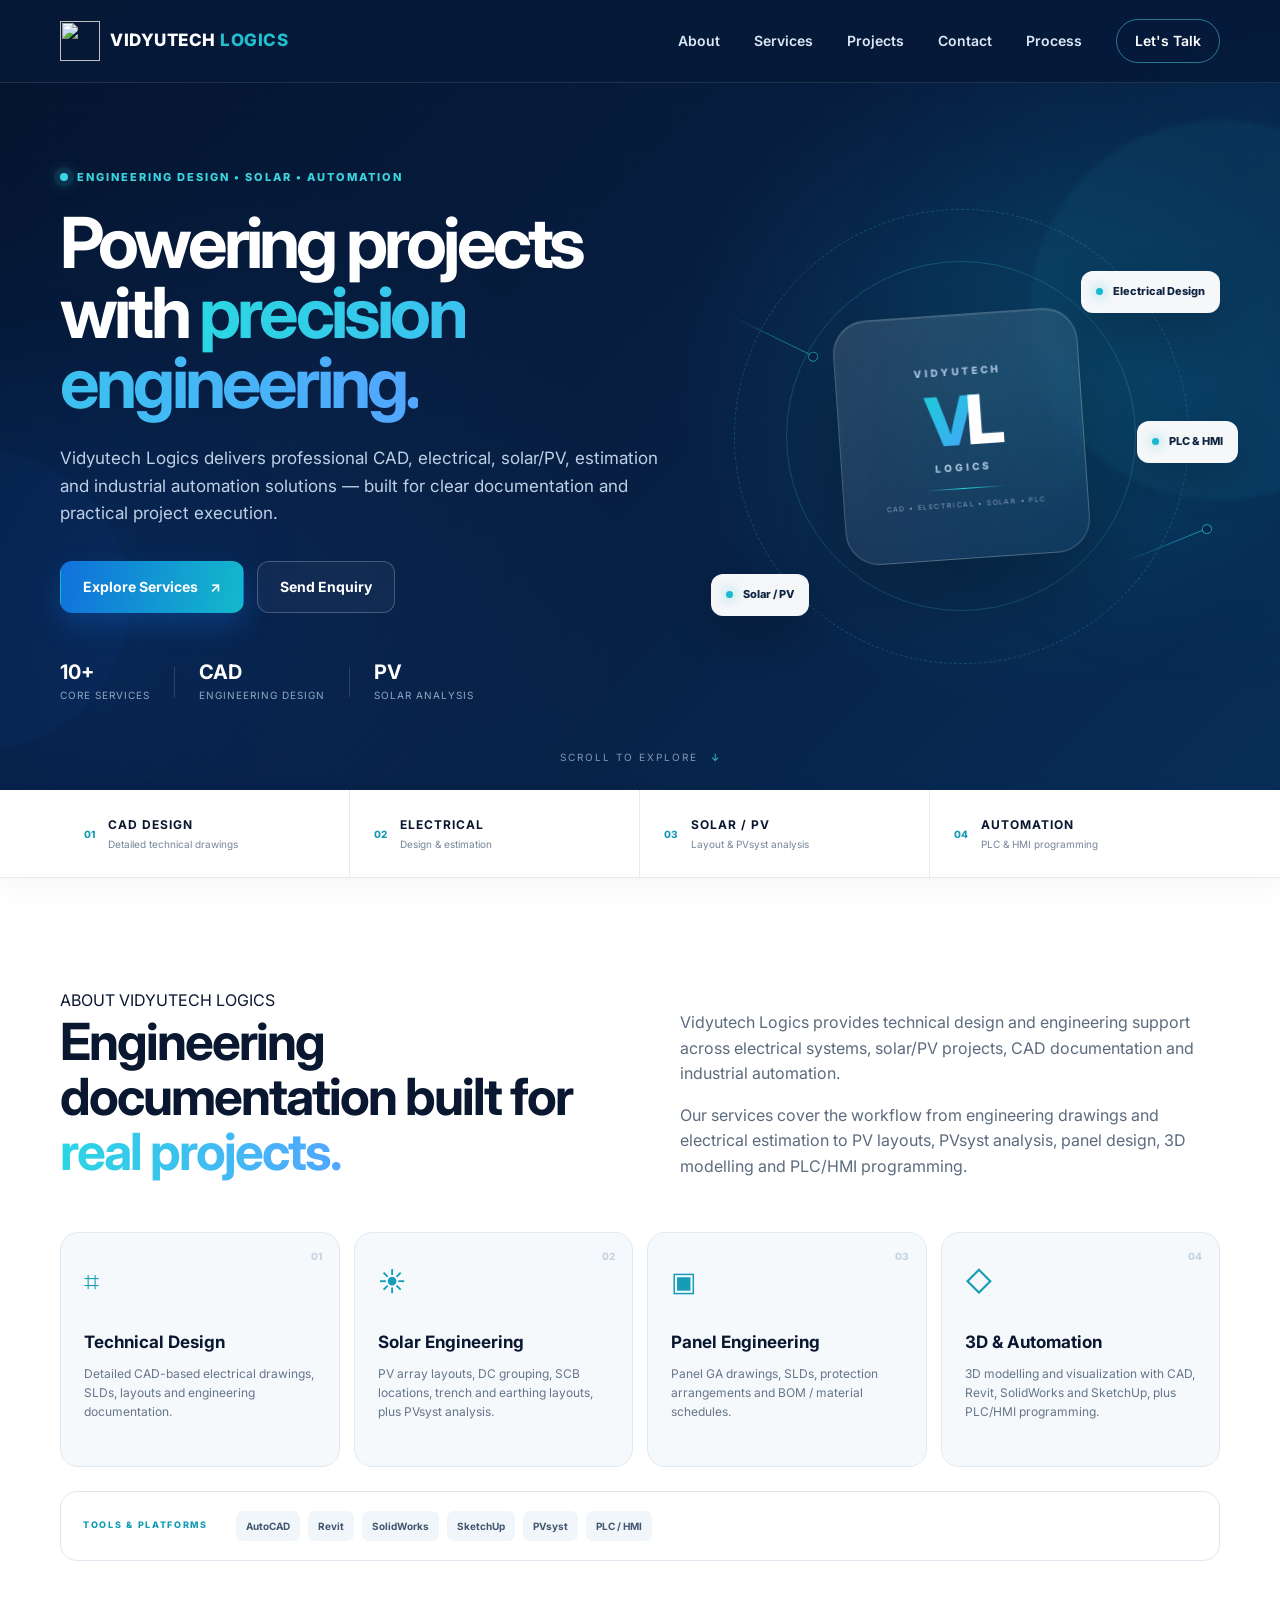
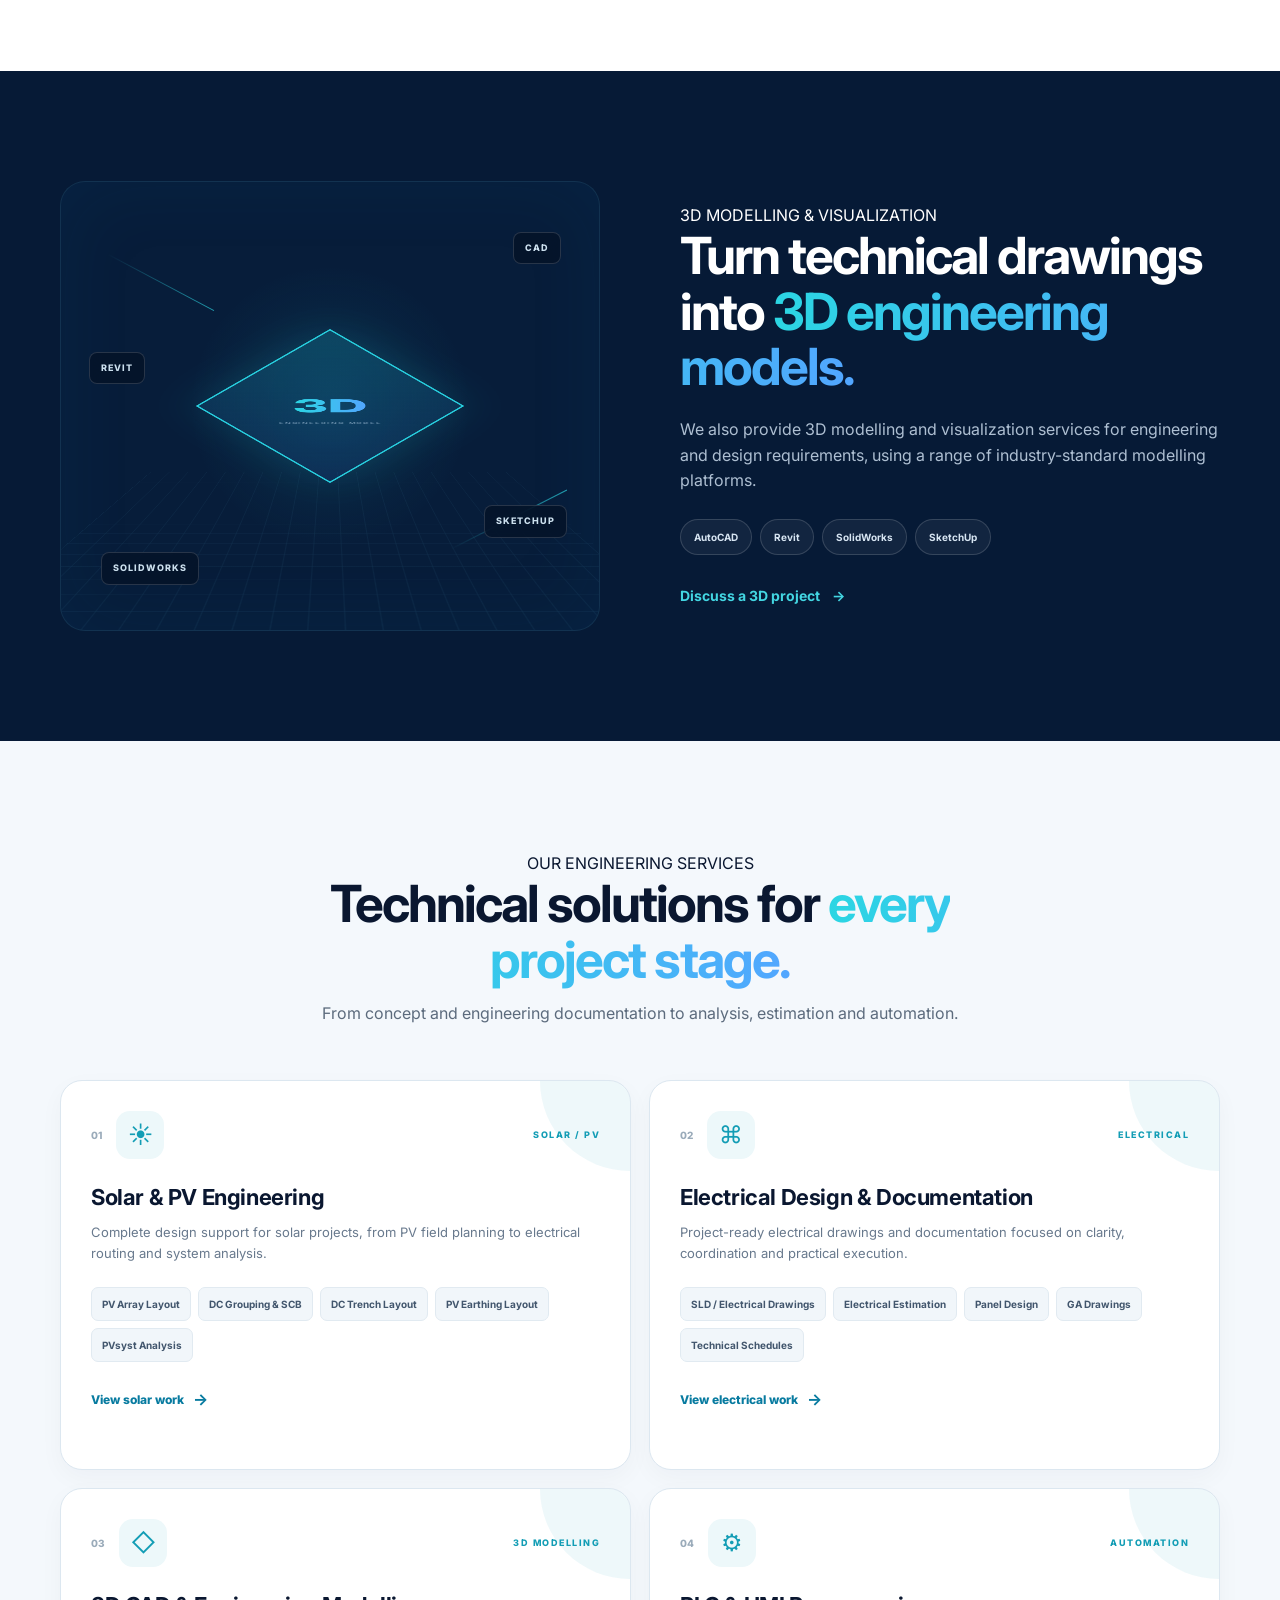
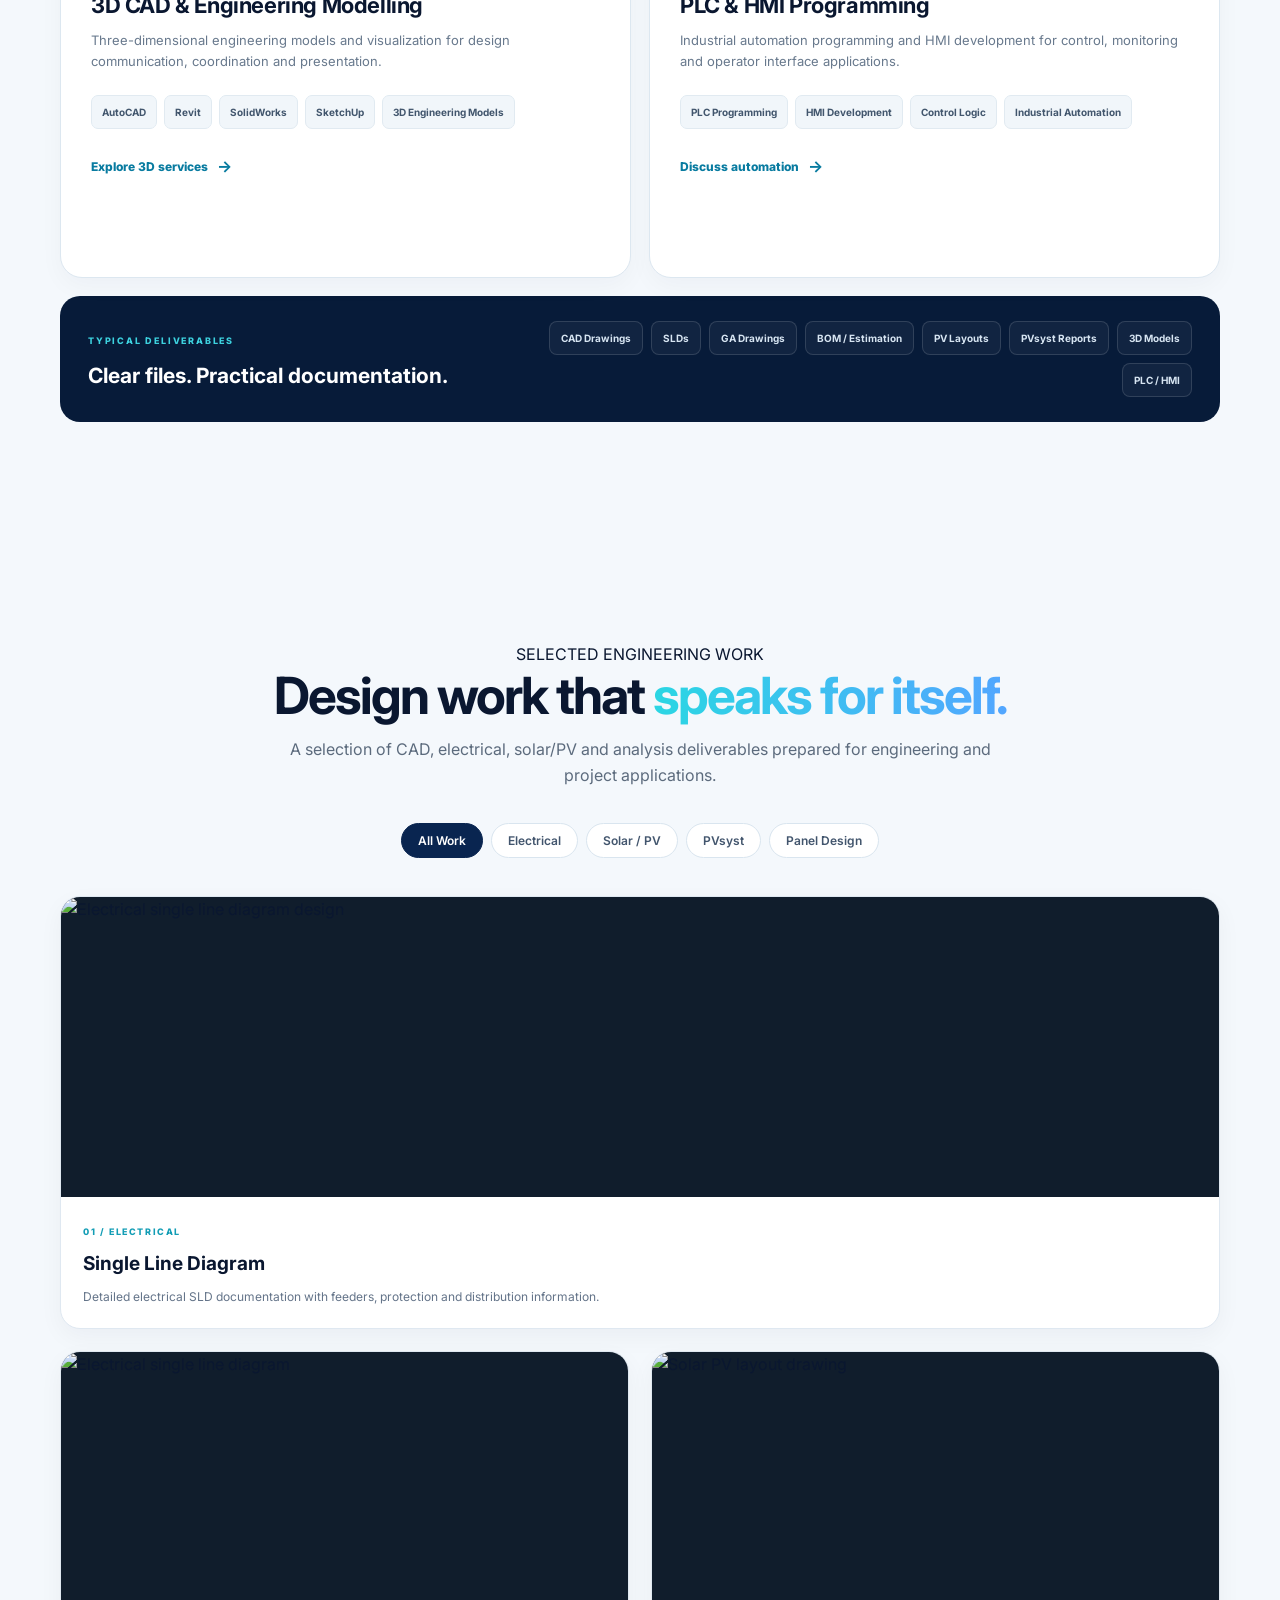
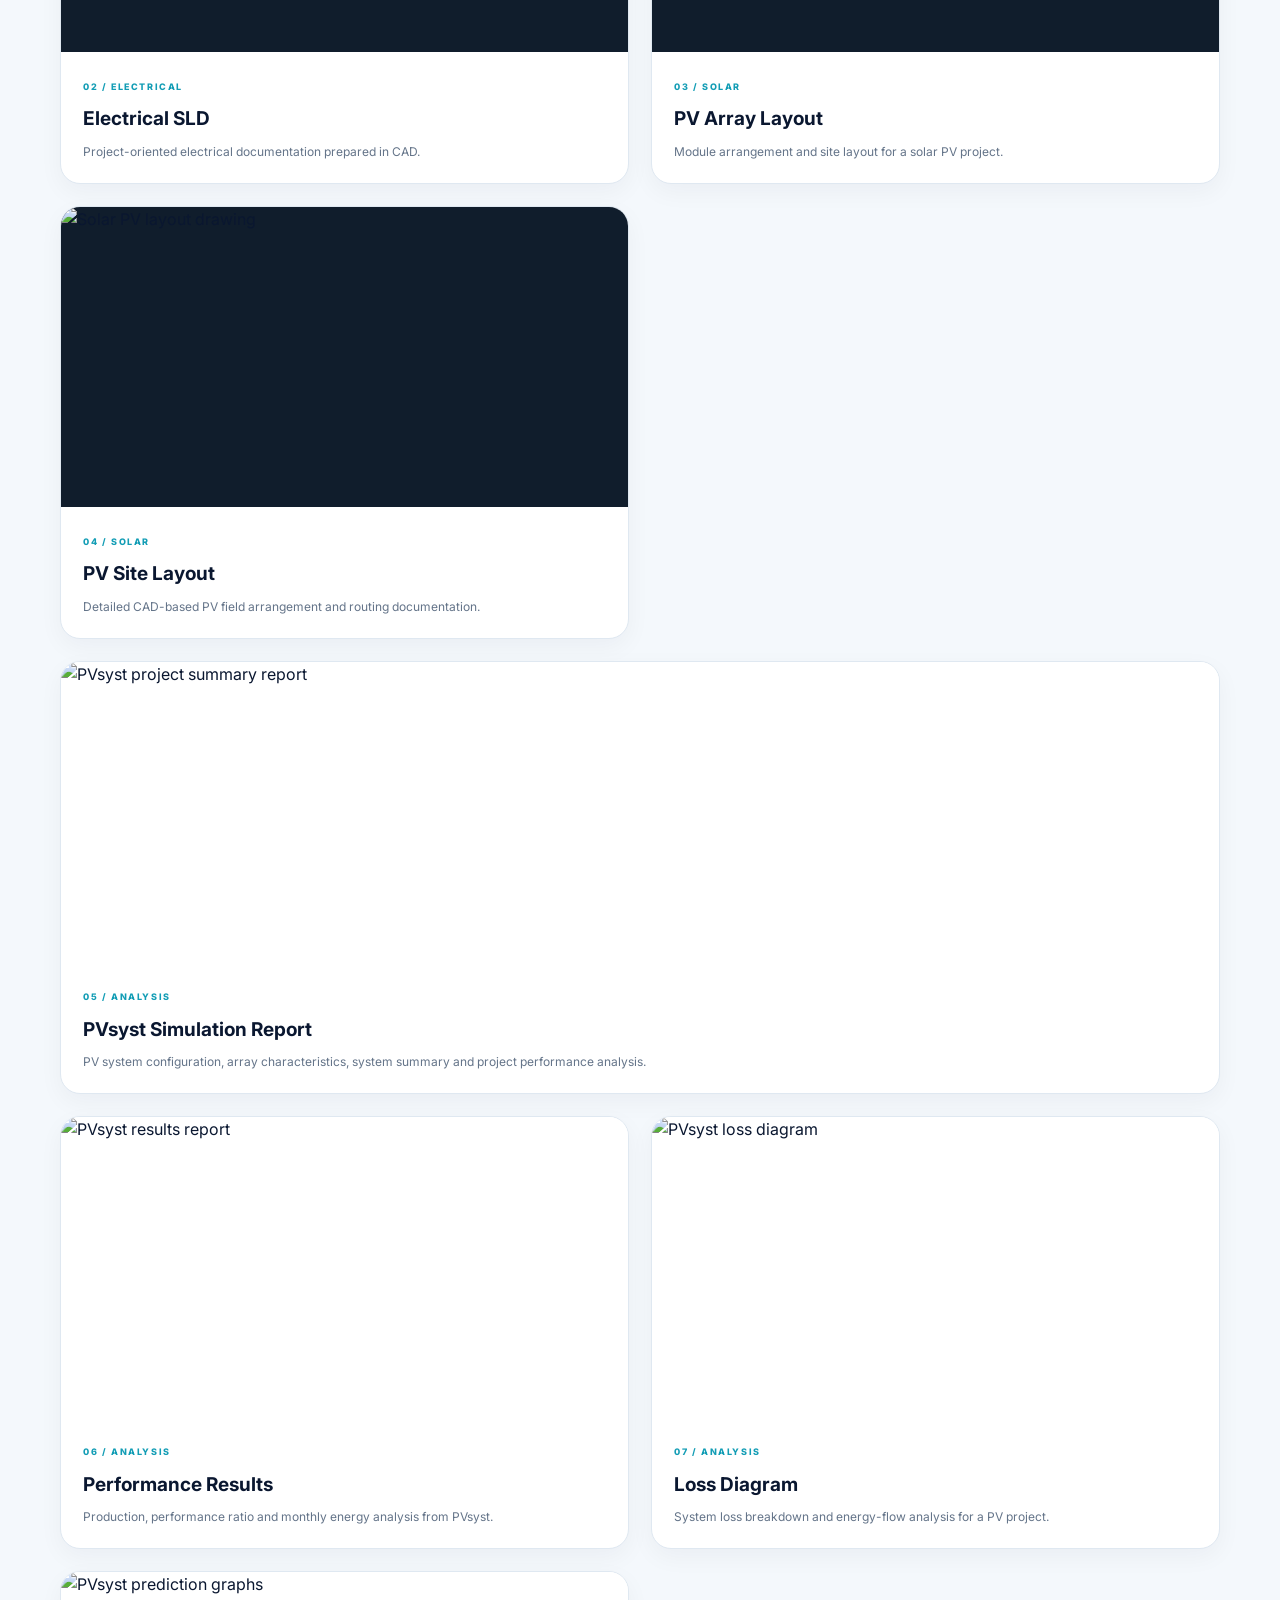
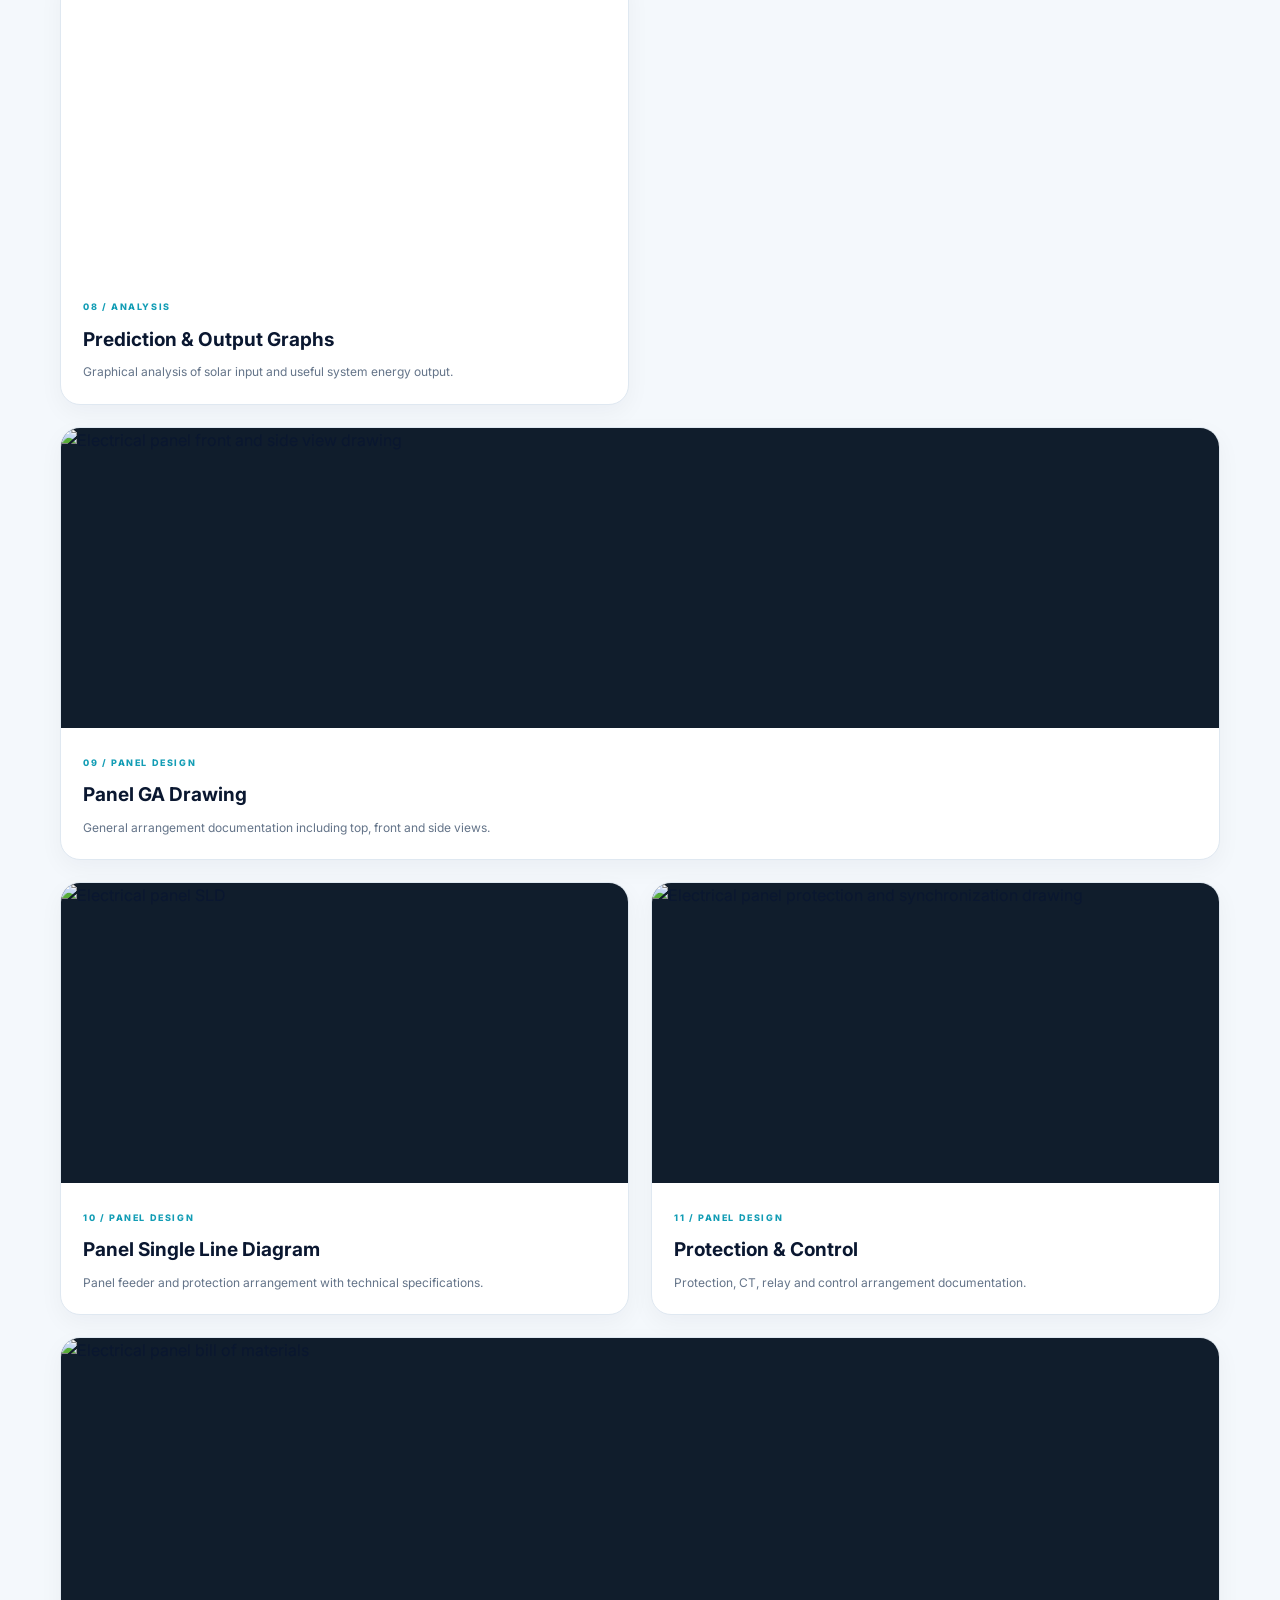
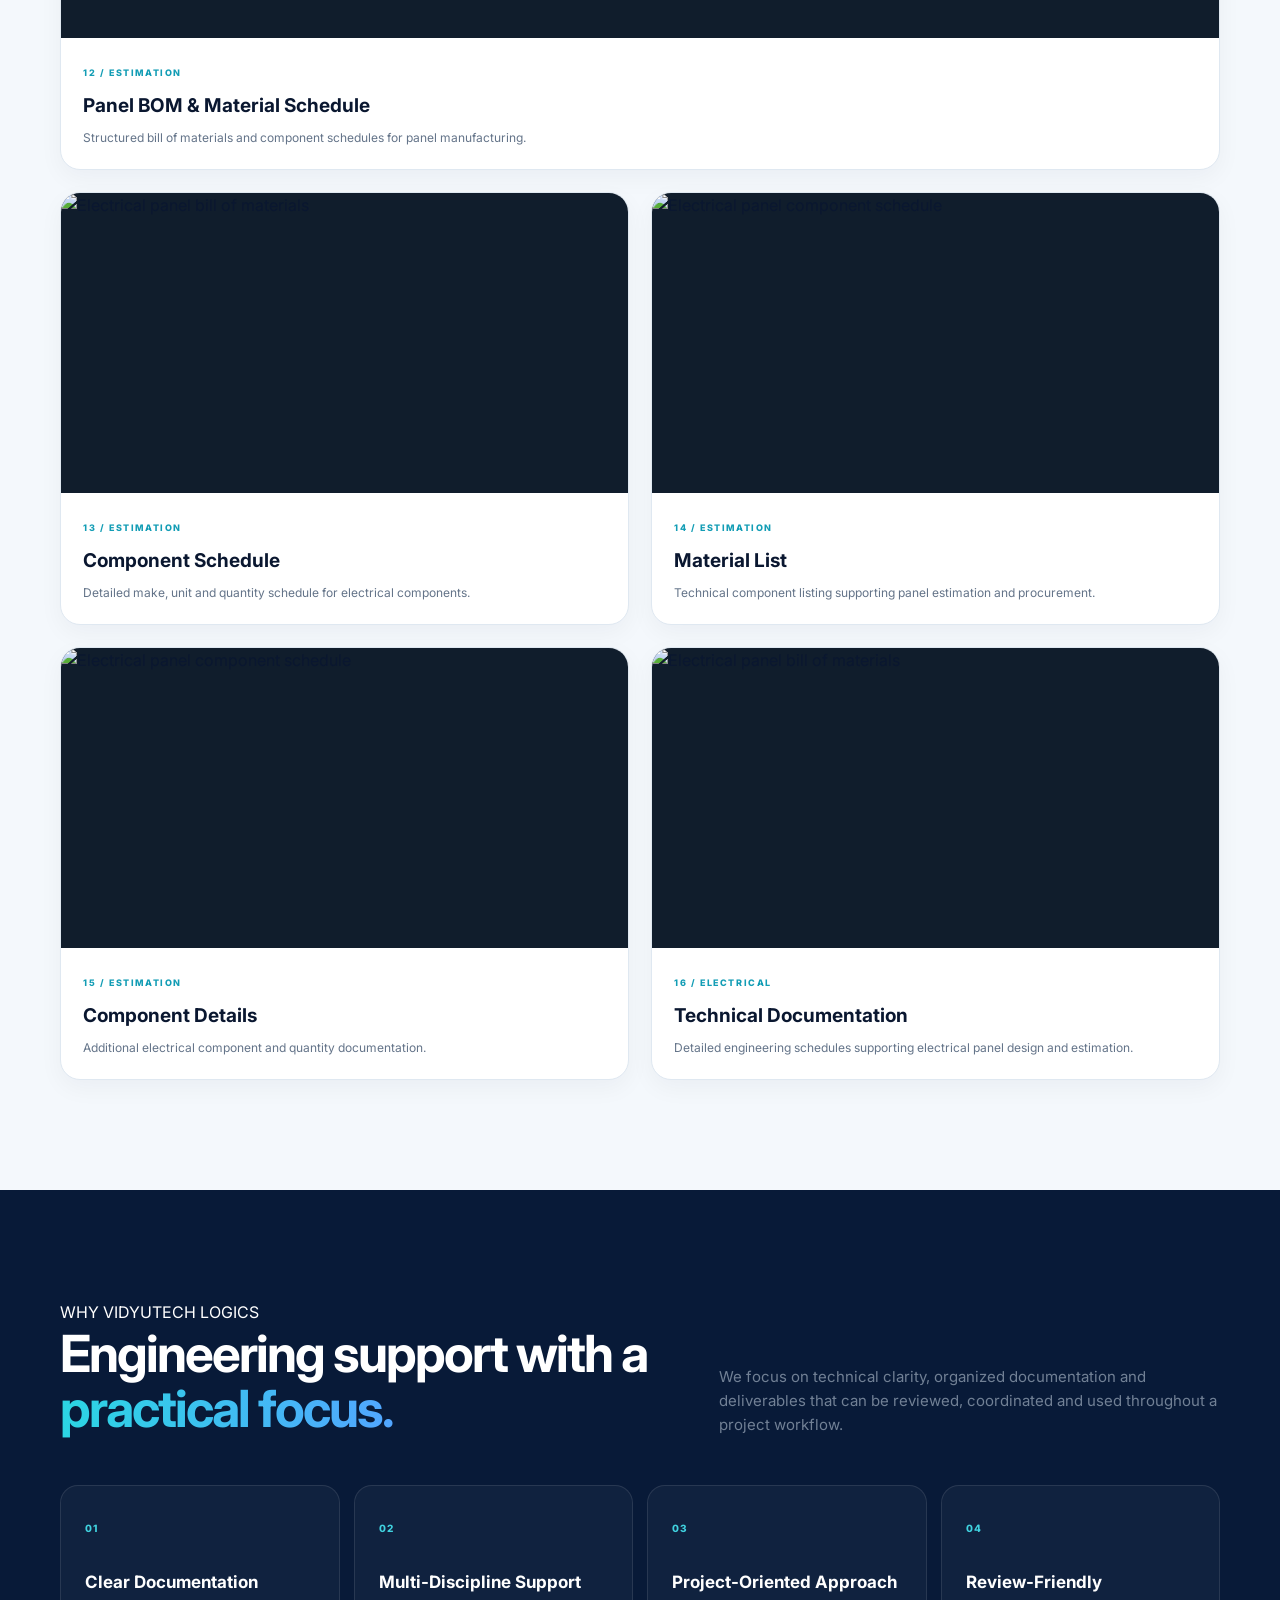
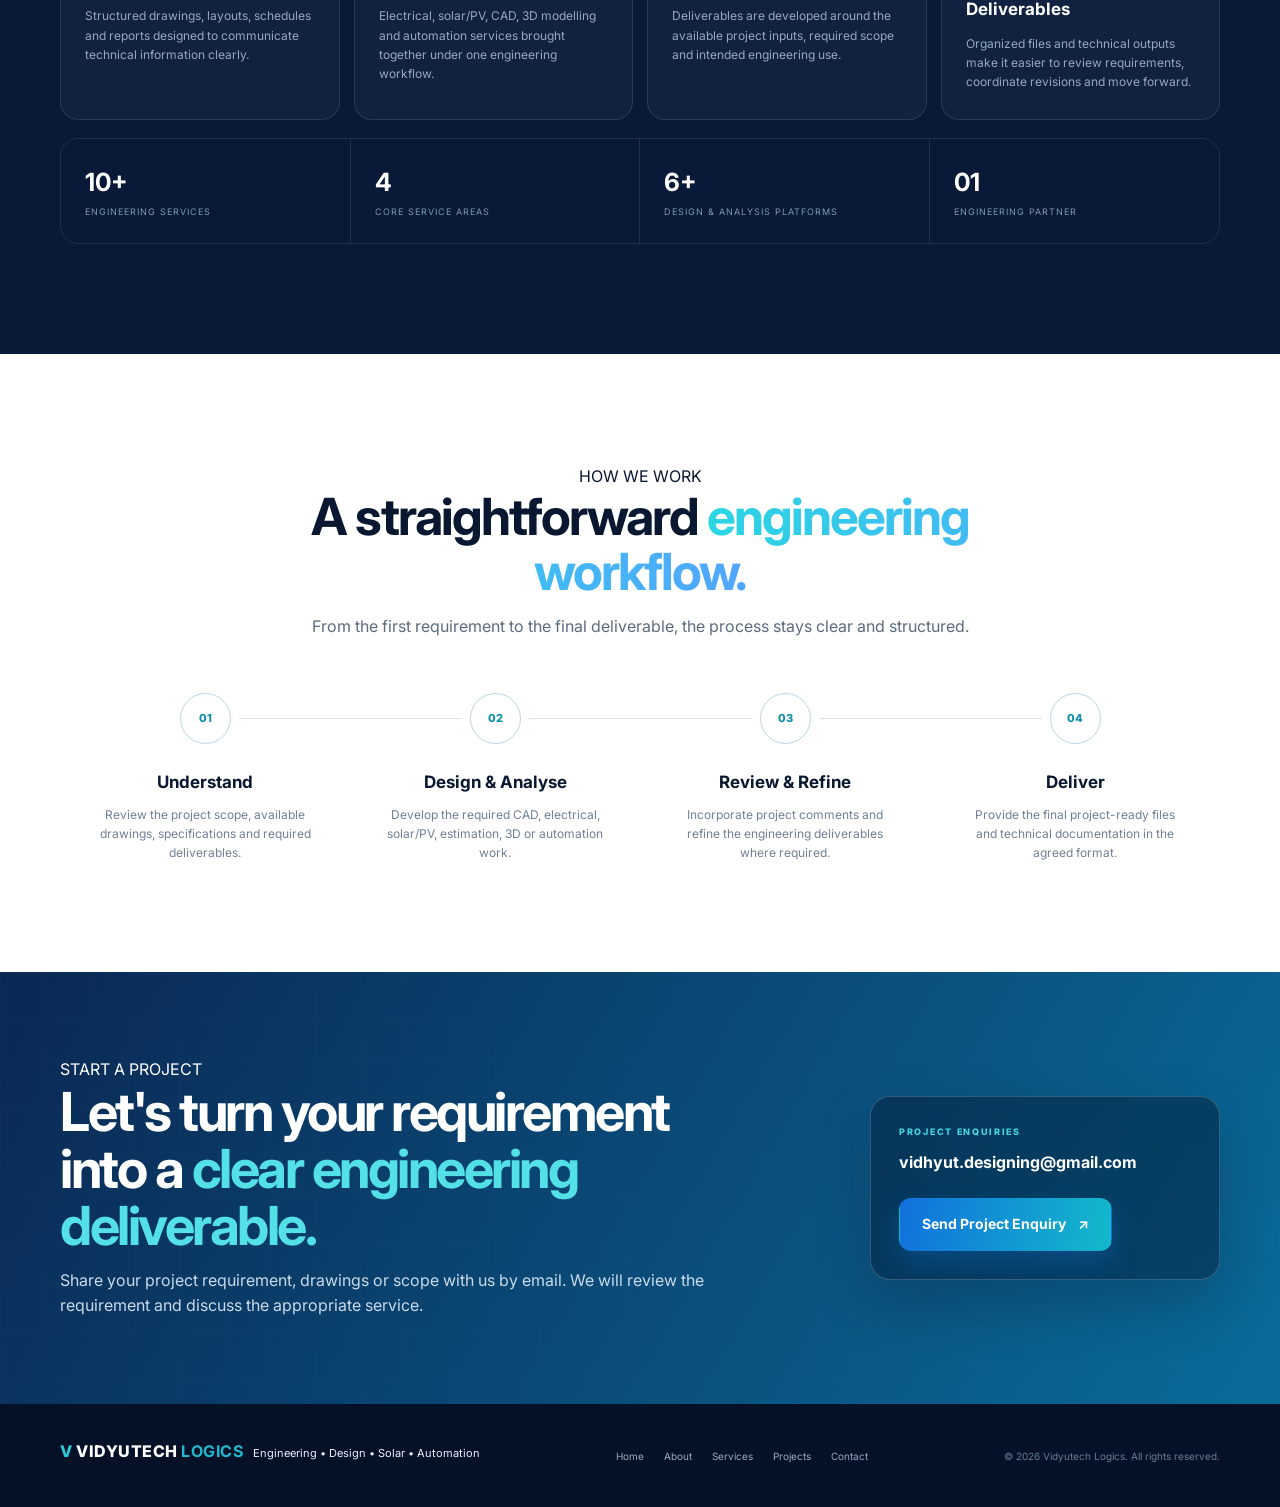
==== index.html @ 7c8f2ba7 "Add files via upload" ====
<!DOCTYPE html>
<html lang="en">
<head>
  <meta charset="UTF-8">
  <meta name="viewport" content="width=device-width, initial-scale=1.0">
  <meta name="description" content="Vidyutech Logics provides CAD design, electrical design, solar/PV engineering, PVsyst analysis, electrical estimation, panel design, 3D modelling, PLC and HMI programming.">
  <meta name="theme-color" content="#071a38">
  <meta name="robots" content="index, follow">
  <meta name="author" content="Vidyutech Logics">
  <meta name="keywords" content="CAD design, electrical design, solar design, PVsyst, electrical estimation, panel design, SLD, 3D modelling, Revit, SolidWorks, SketchUp, PLC, HMI">
  <meta property="og:type" content="website">
  <meta property="og:title" content="Vidyutech Logics | Electrical, Solar & CAD Engineering">
  <meta property="og:description" content="CAD, electrical, solar/PV, 3D modelling and industrial automation engineering services.">
  <meta property="og:image" content="assets/logo.png">
  <meta name="twitter:card" content="summary_large_image">
  <meta name="twitter:title" content="Vidyutech Logics | Engineering Design & Automation">
  <meta name="twitter:description" content="CAD, electrical, solar/PV, 3D modelling and automation engineering services.">
  <link rel="icon" type="image/png" href="assets/icon.png">
  <title>Vidyutech Logics | Electrical & Solar Engineering</title>
  <link rel="preconnect" href="https://fonts.googleapis.com">
  <link rel="preconnect" href="https://fonts.gstatic.com" crossorigin>
  <link rel="stylesheet" href="style.css">

  <script type="application/ld+json">
  {
    "@context": "https://schema.org",
    "@type": "ProfessionalService",
    "name": "Vidyutech Logics",
    "description": "CAD, electrical, solar/PV, 3D modelling and industrial automation engineering services.",
    "email": "vidhyut.designing@gmail.com",
    "serviceType": [
      "CAD Design",
      "Electrical Design",
      "Solar PV Engineering",
      "PVsyst Analysis",
      "Electrical Estimation",
      "Electrical Panel Design",
      "3D Modelling",
      "PLC Programming",
      "HMI Programming"
    ]
  }
  </script>

</head>
<body>
  <header class="site-header" id="top">
    <nav class="nav container">
      <a class="brand" href="#top" aria-label="Vidyutech Logics home">
        <img src="assets/icon.png" alt="" aria-hidden="true">
        <span>VIDYUTECH <b>LOGICS</b></span>
      </a>

      <button class="menu-toggle" aria-label="Open navigation" aria-expanded="false">
        <span></span><span></span><span></span>
      </button>

      <div class="nav-links">
        <a href="#about">About</a>
        <a href="#services">Services</a>
        <a href="#projects">Projects</a>
        <a href="#contact">Contact</a>
        <a href="#process">Process</a>
        <a href="#contact" class="nav-cta">Let's Talk</a>
      </div>
    </nav>
  </header>

  <main>
    <section class="hero">
      <div class="hero-grid"></div>
      <div class="hero-glow glow-a"></div>
      <div class="hero-glow glow-b"></div>

      <div class="container hero-content">
        <div class="hero-copy reveal">
          <div class="hero-kicker">
            <span class="pulse"></span>
            ENGINEERING DESIGN • SOLAR • AUTOMATION
          </div>
          <h1>Powering projects with <span>precision engineering.</span></h1>
          <p class="hero-text">
            Vidyutech Logics delivers professional CAD, electrical, solar/PV,
            estimation and industrial automation solutions — built for clear
            documentation and practical project execution.
          </p>

          <div class="hero-actions">
            <a class="btn btn-primary" href="#services">Explore Services <span>↗</span></a>
            <a class="btn btn-ghost" href="mailto:vidhyut.designing@gmail.com?subject=Project%20Enquiry%20-%20Vidyutech%20Logics">Send Enquiry</a>
          </div>

          <div class="hero-metrics">
            <div><strong>10+</strong><span>Core Services</span></div>
            <i></i>
            <div><strong>CAD</strong><span>Engineering Design</span></div>
            <i></i>
            <div><strong>PV</strong><span>Solar Analysis</span></div>
          </div>
        </div>

        <div class="hero-visual reveal">
          <div class="technical-ring ring-one"></div>
          <div class="technical-ring ring-two"></div>
          <div class="technical-ring ring-three"></div>

          <div class="technical-core">
            <div class="core-top">VIDYUTECH</div>
            <div class="core-mark">V<span>L</span></div>
            <div class="core-bottom">LOGICS</div>
            <div class="core-line"></div>
            <small>CAD • ELECTRICAL • SOLAR • PLC</small>
          </div>

          <div class="tech-node node-one"><span></span> Electrical Design</div>
          <div class="tech-node node-two"><span></span> Solar / PV</div>
          <div class="tech-node node-three"><span></span> PLC & HMI</div>

          <div class="circuit circuit-a"></div>
          <div class="circuit circuit-b"></div>
        </div>
      </div>

      <div class="scroll-note">SCROLL TO EXPLORE <span>↓</span></div>
    </section>

    <section class="pillars">
      <div class="container pillar-grid">
        <div><span>01</span><strong>CAD DESIGN</strong><small>Detailed technical drawings</small></div>
        <div><span>02</span><strong>ELECTRICAL</strong><small>Design & estimation</small></div>
        <div><span>03</span><strong>SOLAR / PV</strong><small>Layout & PVsyst analysis</small></div>
        <div><span>04</span><strong>AUTOMATION</strong><small>PLC & HMI programming</small></div>
      </div>
    </section>

    <section class="section about" id="about">
      <div class="container">
        <div class="about-top">
          <div class="section-heading reveal">
            <p class="eyebrow">ABOUT VIDYUTECH LOGICS</p>
            <h2>Engineering documentation built for <span>real projects.</span></h2>
          </div>
          <div class="about-copy reveal">
            <p>
              Vidyutech Logics provides technical design and engineering support
              across electrical systems, solar/PV projects, CAD documentation and
              industrial automation.
            </p>
            <p>
              Our services cover the workflow from engineering drawings and
              electrical estimation to PV layouts, PVsyst analysis, panel design,
              3D modelling and PLC/HMI programming.
            </p>
          </div>
        </div>

        <div class="about-cards">
          <div class="about-card reveal">
            <span class="about-card-no">01</span>
            <div class="about-card-icon">⌗</div>
            <h3>Technical Design</h3>
            <p>Detailed CAD-based electrical drawings, SLDs, layouts and engineering documentation.</p>
          </div>
          <div class="about-card reveal">
            <span class="about-card-no">02</span>
            <div class="about-card-icon">☀</div>
            <h3>Solar Engineering</h3>
            <p>PV array layouts, DC grouping, SCB locations, trench and earthing layouts, plus PVsyst analysis.</p>
          </div>
          <div class="about-card reveal">
            <span class="about-card-no">03</span>
            <div class="about-card-icon">▣</div>
            <h3>Panel Engineering</h3>
            <p>Panel GA drawings, SLDs, protection arrangements and BOM / material schedules.</p>
          </div>
          <div class="about-card reveal">
            <span class="about-card-no">04</span>
            <div class="about-card-icon">◇</div>
            <h3>3D & Automation</h3>
            <p>3D modelling and visualization with CAD, Revit, SolidWorks and SketchUp, plus PLC/HMI programming.</p>
          </div>
        </div>

        <div class="software-strip reveal">
          <div class="software-label">TOOLS & PLATFORMS</div>
          <div class="software-list">
            <span>AutoCAD</span>
            <span>Revit</span>
            <span>SolidWorks</span>
            <span>SketchUp</span>
            <span>PVsyst</span>
            <span>PLC / HMI</span>
          </div>
        </div>
      </div>
    </section>

    <section class="section modelling">
      <div class="container modelling-wrap">
        <div class="modelling-visual reveal">
          <div class="model-grid"></div>
          <div class="model-cube cube-main">
            <span>3D</span>
            <small>ENGINEERING MODEL</small>
          </div>
          <div class="model-line line-1"></div>
          <div class="model-line line-2"></div>
          <div class="model-label label-1">CAD</div>
          <div class="model-label label-2">REVIT</div>
          <div class="model-label label-3">SOLIDWORKS</div>
          <div class="model-label label-4">SKETCHUP</div>
        </div>

        <div class="modelling-copy reveal">
          <p class="eyebrow">3D MODELLING & VISUALIZATION</p>
          <h2>Turn technical drawings into <span>3D engineering models.</span></h2>
          <p>
            We also provide 3D modelling and visualization services for engineering
            and design requirements, using a range of industry-standard modelling
            platforms.
          </p>

          <div class="software-pills">
            <span>AutoCAD</span>
            <span>Revit</span>
            <span>SolidWorks</span>
            <span>SketchUp</span>
          </div>

          <a class="text-link" href="mailto:vidhyut.designing@gmail.com?subject=3D%20Modelling%20Enquiry%20-%20Vidyutech%20Logics">Discuss a 3D project <span>→</span></a>
        </div>
      </div>
    </section>

    <section class="section services" id="services">
      <div class="container">
        <div class="section-heading centered reveal">
          <p class="eyebrow">OUR ENGINEERING SERVICES</p>
          <h2>Technical solutions for <span>every project stage.</span></h2>
          <p>From concept and engineering documentation to analysis, estimation and automation.</p>
        </div>

        <div class="service-showcase">
          <article class="service-feature reveal">
            <div class="service-feature-head">
              <span class="service-index">01</span>
              <div class="service-big-icon">☀</div>
              <span class="service-tag">SOLAR / PV</span>
            </div>
            <h3>Solar & PV Engineering</h3>
            <p>Complete design support for solar projects, from PV field planning to electrical routing and system analysis.</p>
            <div class="service-items">
              <span>PV Array Layout</span>
              <span>DC Grouping & SCB</span>
              <span>DC Trench Layout</span>
              <span>PV Earthing Layout</span>
              <span>PVsyst Analysis</span>
            </div>
            <a href="#projects">View solar work <b>→</b></a>
          </article>

          <article class="service-feature reveal">
            <div class="service-feature-head">
              <span class="service-index">02</span>
              <div class="service-big-icon">⌘</div>
              <span class="service-tag">ELECTRICAL</span>
            </div>
            <h3>Electrical Design & Documentation</h3>
            <p>Project-ready electrical drawings and documentation focused on clarity, coordination and practical execution.</p>
            <div class="service-items">
              <span>SLD / Electrical Drawings</span>
              <span>Electrical Estimation</span>
              <span>Panel Design</span>
              <span>GA Drawings</span>
              <span>Technical Schedules</span>
            </div>
            <a href="#projects">View electrical work <b>→</b></a>
          </article>

          <article class="service-feature reveal">
            <div class="service-feature-head">
              <span class="service-index">03</span>
              <div class="service-big-icon">◇</div>
              <span class="service-tag">3D MODELLING</span>
            </div>
            <h3>3D CAD & Engineering Modelling</h3>
            <p>Three-dimensional engineering models and visualization for design communication, coordination and presentation.</p>
            <div class="service-items">
              <span>AutoCAD</span>
              <span>Revit</span>
              <span>SolidWorks</span>
              <span>SketchUp</span>
              <span>3D Engineering Models</span>
            </div>
            <a href="#top">Explore 3D services <b>→</b></a>
          </article>

          <article class="service-feature reveal">
            <div class="service-feature-head">
              <span class="service-index">04</span>
              <div class="service-big-icon">⚙</div>
              <span class="service-tag">AUTOMATION</span>
            </div>
            <h3>PLC & HMI Programming</h3>
            <p>Industrial automation programming and HMI development for control, monitoring and operator interface applications.</p>
            <div class="service-items">
              <span>PLC Programming</span>
              <span>HMI Development</span>
              <span>Control Logic</span>
              <span>Industrial Automation</span>
            </div>
            <a href="mailto:vidhyut.designing@gmail.com?subject=PLC%20%26%20HMI%20Enquiry%20-%20Vidyutech%20Logics">Discuss automation <b>→</b></a>
          </article>
        </div>

        <div class="service-deliverables reveal">
          <div>
            <span class="deliverable-label">TYPICAL DELIVERABLES</span>
            <h3>Clear files. Practical documentation.</h3>
          </div>
          <div class="deliverable-list">
            <span>CAD Drawings</span>
            <span>SLDs</span>
            <span>GA Drawings</span>
            <span>BOM / Estimation</span>
            <span>PV Layouts</span>
            <span>PVsyst Reports</span>
            <span>3D Models</span>
            <span>PLC / HMI</span>
          </div>
        </div>
      </div>
    </section>

    <section class="section portfolio" id="projects">
      <div class="container">
        <div class="section-heading centered reveal">
          <p class="eyebrow">SELECTED ENGINEERING WORK</p>
          <h2>Design work that <span>speaks for itself.</span></h2>
          <p>
            A selection of CAD, electrical, solar/PV and analysis deliverables prepared
            for engineering and project applications.
          </p>
        </div>

        <div class="portfolio-filters reveal">
          <button class="filter-btn active" data-filter="all">All Work</button>
          <button class="filter-btn" data-filter="electrical">Electrical</button>
          <button class="filter-btn" data-filter="solar">Solar / PV</button>
          <button class="filter-btn" data-filter="analysis">PVsyst</button>
          <button class="filter-btn" data-filter="panel">Panel Design</button>
        </div>

        <div class="portfolio-grid">
          <article class="project-card project-wide reveal" data-category="electrical">
            <div class="project-image"><img src="assets/portfolio/work-01.webp" alt="Electrical single line diagram design" loading="lazy"><div class="project-overlay"><span>Electrical Design</span><b>SLD / Electrical Drawing</b></div></div>
            <div class="project-info"><span>01 / ELECTRICAL</span><h3>Single Line Diagram</h3><p>Detailed electrical SLD documentation with feeders, protection and distribution information.</p></div>
          </article>

          <article class="project-card reveal" data-category="electrical">
            <div class="project-image"><img src="assets/portfolio/work-02.webp" alt="Electrical single line diagram" loading="lazy"><div class="project-overlay"><span>Electrical Design</span><b>SLD Documentation</b></div></div>
            <div class="project-info"><span>02 / ELECTRICAL</span><h3>Electrical SLD</h3><p>Project-oriented electrical documentation prepared in CAD.</p></div>
          </article>

          <article class="project-card reveal" data-category="solar">
            <div class="project-image"><img src="assets/portfolio/work-03.webp" alt="Solar PV layout drawing" loading="lazy"><div class="project-overlay"><span>Solar / PV</span><b>PV Layout</b></div></div>
            <div class="project-info"><span>03 / SOLAR</span><h3>PV Array Layout</h3><p>Module arrangement and site layout for a solar PV project.</p></div>
          </article>

          <article class="project-card reveal" data-category="solar">
            <div class="project-image"><img src="assets/portfolio/work-04.webp" alt="Solar PV layout drawing" loading="lazy"><div class="project-overlay"><span>Solar / PV</span><b>PV Layout</b></div></div>
            <div class="project-info"><span>04 / SOLAR</span><h3>PV Site Layout</h3><p>Detailed CAD-based PV field arrangement and routing documentation.</p></div>
          </article>

          <article class="project-card project-wide reveal" data-category="analysis">
            <div class="project-image light"><img src="assets/portfolio/work-05.webp" alt="PVsyst project summary report" loading="lazy"><div class="project-overlay"><span>PVsyst</span><b>Simulation Report</b></div></div>
            <div class="project-info"><span>05 / ANALYSIS</span><h3>PVsyst Simulation Report</h3><p>PV system configuration, array characteristics, system summary and project performance analysis.</p></div>
          </article>

          <article class="project-card reveal" data-category="analysis">
            <div class="project-image light"><img src="assets/portfolio/work-06.webp" alt="PVsyst results report" loading="lazy"><div class="project-overlay"><span>PVsyst</span><b>Performance Results</b></div></div>
            <div class="project-info"><span>06 / ANALYSIS</span><h3>Performance Results</h3><p>Production, performance ratio and monthly energy analysis from PVsyst.</p></div>
          </article>

          <article class="project-card reveal" data-category="analysis">
            <div class="project-image light"><img src="assets/portfolio/work-07.webp" alt="PVsyst loss diagram" loading="lazy"><div class="project-overlay"><span>PVsyst</span><b>Loss Analysis</b></div></div>
            <div class="project-info"><span>07 / ANALYSIS</span><h3>Loss Diagram</h3><p>System loss breakdown and energy-flow analysis for a PV project.</p></div>
          </article>

          <article class="project-card reveal" data-category="analysis">
            <div class="project-image light"><img src="assets/portfolio/work-08.webp" alt="PVsyst prediction graphs" loading="lazy"><div class="project-overlay"><span>PVsyst</span><b>Prediction Graphs</b></div></div>
            <div class="project-info"><span>08 / ANALYSIS</span><h3>Prediction & Output Graphs</h3><p>Graphical analysis of solar input and useful system energy output.</p></div>
          </article>

          <article class="project-card project-wide reveal" data-category="panel">
            <div class="project-image"><img src="assets/portfolio/work-09.webp" alt="Electrical panel front and side view drawing" loading="lazy"><div class="project-overlay"><span>Panel Design</span><b>GA Drawing</b></div></div>
            <div class="project-info"><span>09 / PANEL DESIGN</span><h3>Panel GA Drawing</h3><p>General arrangement documentation including top, front and side views.</p></div>
          </article>

          <article class="project-card reveal" data-category="panel">
            <div class="project-image"><img src="assets/portfolio/work-10.webp" alt="Electrical panel SLD" loading="lazy"><div class="project-overlay"><span>Panel Design</span><b>Panel SLD</b></div></div>
            <div class="project-info"><span>10 / PANEL DESIGN</span><h3>Panel Single Line Diagram</h3><p>Panel feeder and protection arrangement with technical specifications.</p></div>
          </article>

          <article class="project-card reveal" data-category="panel">
            <div class="project-image"><img src="assets/portfolio/work-11.webp" alt="Electrical panel protection and synchronization drawing" loading="lazy"><div class="project-overlay"><span>Panel Design</span><b>Protection & Control</b></div></div>
            <div class="project-info"><span>11 / PANEL DESIGN</span><h3>Protection & Control</h3><p>Protection, CT, relay and control arrangement documentation.</p></div>
          </article>

          <article class="project-card project-wide reveal" data-category="panel">
            <div class="project-image"><img src="assets/portfolio/work-12.webp" alt="Electrical panel bill of materials" loading="lazy"><div class="project-overlay"><span>Electrical Estimation</span><b>BOM / Material Schedule</b></div></div>
            <div class="project-info"><span>12 / ESTIMATION</span><h3>Panel BOM & Material Schedule</h3><p>Structured bill of materials and component schedules for panel manufacturing.</p></div>
          </article>

          <article class="project-card reveal" data-category="panel">
            <div class="project-image"><img src="assets/portfolio/work-13.webp" alt="Electrical panel bill of materials" loading="lazy"><div class="project-overlay"><span>Electrical Estimation</span><b>BOM</b></div></div>
            <div class="project-info"><span>13 / ESTIMATION</span><h3>Component Schedule</h3><p>Detailed make, unit and quantity schedule for electrical components.</p></div>
          </article>

          <article class="project-card reveal" data-category="panel">
            <div class="project-image"><img src="assets/portfolio/work-14.webp" alt="Electrical panel component schedule" loading="lazy"><div class="project-overlay"><span>Electrical Estimation</span><b>Material List</b></div></div>
            <div class="project-info"><span>14 / ESTIMATION</span><h3>Material List</h3><p>Technical component listing supporting panel estimation and procurement.</p></div>
          </article>

          <article class="project-card reveal" data-category="panel">
            <div class="project-image"><img src="assets/portfolio/work-15.webp" alt="Electrical panel component schedule" loading="lazy"><div class="project-overlay"><span>Electrical Estimation</span><b>Component List</b></div></div>
            <div class="project-info"><span>15 / ESTIMATION</span><h3>Component Details</h3><p>Additional electrical component and quantity documentation.</p></div>
          </article>

          <article class="project-card reveal" data-category="electrical">
            <div class="project-image"><img src="assets/portfolio/work-16.webp" alt="Electrical panel bill of materials" loading="lazy"><div class="project-overlay"><span>Electrical Design</span><b>Technical Schedule</b></div></div>
            <div class="project-info"><span>16 / ELECTRICAL</span><h3>Technical Documentation</h3><p>Detailed engineering schedules supporting electrical panel design and estimation.</p></div>
          </article>
        </div>
      </div>
    </section>

    <section class="section capabilities" id="why-us">
      <div class="container">
        <div class="why-head">
          <div class="section-heading reveal">
            <p class="eyebrow">WHY VIDYUTECH LOGICS</p>
            <h2>Engineering support with a <span>practical focus.</span></h2>
          </div>
          <p class="why-intro reveal">
            We focus on technical clarity, organized documentation and deliverables
            that can be reviewed, coordinated and used throughout a project workflow.
          </p>
        </div>

        <div class="why-grid">
          <div class="why-card reveal">
            <span>01</span>
            <h3>Clear Documentation</h3>
            <p>Structured drawings, layouts, schedules and reports designed to communicate technical information clearly.</p>
          </div>
          <div class="why-card reveal">
            <span>02</span>
            <h3>Multi-Discipline Support</h3>
            <p>Electrical, solar/PV, CAD, 3D modelling and automation services brought together under one engineering workflow.</p>
          </div>
          <div class="why-card reveal">
            <span>03</span>
            <h3>Project-Oriented Approach</h3>
            <p>Deliverables are developed around the available project inputs, required scope and intended engineering use.</p>
          </div>
          <div class="why-card reveal">
            <span>04</span>
            <h3>Review-Friendly Deliverables</h3>
            <p>Organized files and technical outputs make it easier to review requirements, coordinate revisions and move forward.</p>
          </div>
        </div>

        <div class="why-bottom reveal">
          <div class="why-stat"><strong>10+</strong><span>Engineering Services</span></div>
          <div class="why-stat"><strong>4</strong><span>Core Service Areas</span></div>
          <div class="why-stat"><strong>6+</strong><span>Design & Analysis Platforms</span></div>
          <div class="why-stat"><strong>01</strong><span>Engineering Partner</span></div>
        </div>
      </div>
    </section>

    <section class="section process" id="process">
      <div class="container">
        <div class="section-heading centered reveal">
          <p class="eyebrow">HOW WE WORK</p>
          <h2>A straightforward <span>engineering workflow.</span></h2>
          <p>From the first requirement to the final deliverable, the process stays clear and structured.</p>
        </div>

        <div class="process-timeline">
          <div class="process-item reveal">
            <div class="process-marker">01</div>
            <div>
              <h3>Understand</h3>
              <p>Review the project scope, available drawings, specifications and required deliverables.</p>
            </div>
          </div>
          <div class="process-item reveal">
            <div class="process-marker">02</div>
            <div>
              <h3>Design & Analyse</h3>
              <p>Develop the required CAD, electrical, solar/PV, estimation, 3D or automation work.</p>
            </div>
          </div>
          <div class="process-item reveal">
            <div class="process-marker">03</div>
            <div>
              <h3>Review & Refine</h3>
              <p>Incorporate project comments and refine the engineering deliverables where required.</p>
            </div>
          </div>
          <div class="process-item reveal">
            <div class="process-marker">04</div>
            <div>
              <h3>Deliver</h3>
              <p>Provide the final project-ready files and technical documentation in the agreed format.</p>
            </div>
          </div>
        </div>
      </div>
    </section>

    <section class="contact" id="contact">
      <div class="contact-grid-bg"></div>
      <div class="container contact-inner reveal">
        <div class="contact-copy">
          <p class="eyebrow">START A PROJECT</p>
          <h2>Let's turn your requirement into a <span>clear engineering deliverable.</span></h2>
          <p>
            Share your project requirement, drawings or scope with us by email.
            We will review the requirement and discuss the appropriate service.
          </p>
        </div>
        <div class="contact-card">
          <span class="contact-card-label">PROJECT ENQUIRIES</span>
          <a href="mailto:vidhyut.designing@gmail.com?subject=Project%20Enquiry%20-%20Vidyutech%20Logics" class="email-link">
            vidhyut.designing@gmail.com
          </a>
          <a class="btn btn-primary" href="mailto:vidhyut.designing@gmail.com?subject=Project%20Enquiry%20-%20Vidyutech%20Logics">
            Send Project Enquiry <span>↗</span>
          </a>
        </div>
      </div>
    </section>
  </main>

  <footer>
    <div class="container footer-inner">
      <div class="footer-brand">
        <div class="footer-wordmark"><span>V</span> VIDYUTECH <b>LOGICS</b></div>
        <p>Engineering • Design • Solar • Automation</p>
      </div>
      <div class="footer-links">
        <a href="#top">Home</a>
        <a href="#about">About</a>
        <a href="#services">Services</a>
        <a href="#projects">Projects</a>
        <a href="#contact">Contact</a>
      </div>
      <p class="copyright">© <span id="year"></span> Vidyutech Logics. All rights reserved.</p>
    </div>
  </footer>

  <script src="script.js"></script>
</body>
</html>
---- style.css ----
@import url('https://fonts.googleapis.com/css2?family=Inter:wght@400;500;600;700;800&display=swap');

:root{
  --navy:#071a38;
  --navy-2:#0b2852;
  --blue:#1266d4;
  --cyan:#17b9cf;
  --ink:#0a1730;
  --muted:#5c6b7d;
  --light:#f4f8fc;
  --white:#ffffff;
  --line:#dfe8f1;
  --shadow:0 22px 60px rgba(7,26,56,.12);
  --radius:22px;
}

*{box-sizing:border-box;margin:0;padding:0}
html{scroll-behavior:smooth}
body{font-family:Inter,Arial,sans-serif;color:var(--ink);background:#fff;line-height:1.6}
a{text-decoration:none;color:inherit}
.container{width:min(1160px,calc(100% - 40px));margin:auto}

.site-header{position:fixed;top:0;left:0;width:100%;z-index:1000;background:rgba(7,26,56,.84);backdrop-filter:blur(16px);border-bottom:1px solid rgba(255,255,255,.1)}
.nav{height:82px;display:flex;align-items:center;justify-content:space-between}
.brand{display:flex;align-items:center;gap:10px;color:#fff;font-size:17px;letter-spacing:.5px;font-weight:800;white-space:nowrap}
.brand img{width:40px;height:40px;object-fit:contain;display:block}
.brand b{color:#20bfd0;font-weight:800}
.nav-links{display:flex;align-items:center;gap:34px;color:#dce8f7;font-size:14px;font-weight:600}
.nav-links a{transition:.25s}
.nav-links a:hover{color:#4ed6e8}
.nav-cta{border:1px solid rgba(78,214,232,.5);padding:10px 18px;border-radius:999px;color:#fff!important}
.menu-toggle{display:none;background:none;border:0;cursor:pointer}
.menu-toggle span{display:block;width:25px;height:2px;background:#fff;margin:5px}

.hero{min-height:790px;padding-top:82px;position:relative;overflow:hidden;background:
radial-gradient(circle at 78% 48%,rgba(20,174,206,.16),transparent 30%),
radial-gradient(circle at 15% 75%,rgba(25,91,190,.15),transparent 35%),
linear-gradient(135deg,#04142e 0%,#071f43 55%,#082e58 100%);color:#fff}
.hero-grid{position:absolute;inset:0;opacity:.13;background-image:linear-gradient(rgba(255,255,255,.08) 1px,transparent 1px),linear-gradient(90deg,rgba(255,255,255,.08) 1px,transparent 1px);background-size:52px 52px;mask-image:linear-gradient(to bottom,black,transparent 92%)}
.hero-glow{position:absolute;border-radius:50%;filter:blur(2px);pointer-events:none}
.glow-a{width:380px;height:380px;right:-130px;top:120px;background:rgba(23,185,207,.11);box-shadow:0 0 160px 80px rgba(23,185,207,.06)}
.glow-b{width:300px;height:300px;left:-170px;bottom:40px;background:rgba(18,102,212,.1);box-shadow:0 0 140px 70px rgba(18,102,212,.07)}
.hero-content{min-height:708px;display:grid;grid-template-columns:1.08fr .92fr;align-items:center;gap:35px;position:relative}
.hero-kicker{display:flex;align-items:center;gap:9px;color:#3bd4e0;font-size:11px;font-weight:800;letter-spacing:2px;margin-bottom:22px}
.pulse{width:8px;height:8px;border-radius:50%;background:#3bd4e0;box-shadow:0 0 0 6px rgba(59,212,224,.09),0 0 18px rgba(59,212,224,.8)}
.hero h1{font-size:clamp(45px,5.5vw,78px);line-height:.99;letter-spacing:-3.8px;max-width:760px}
.hero h1 span,.section-heading h2 span,.capability-copy h2 span{background:linear-gradient(90deg,#2bd6e3,#52a6ff);-webkit-background-clip:text;background-clip:text;color:transparent}
.hero-text{font-size:17px;color:#bfd0e5;max-width:650px;margin:28px 0 34px}
.hero-actions{display:flex;gap:13px;flex-wrap:wrap}
.btn{display:inline-flex;align-items:center;justify-content:center;gap:12px;padding:14px 22px;border-radius:12px;font-weight:700;font-size:14px;transition:.25s;border:1px solid transparent}
.btn-primary{background:linear-gradient(100deg,#1171dc,#13b9cb);color:#fff;box-shadow:0 12px 28px rgba(17,113,220,.28)}
.btn-primary:hover{transform:translateY(-2px);box-shadow:0 16px 34px rgba(17,113,220,.4)}
.btn-ghost{border-color:rgba(255,255,255,.22);color:#fff;background:rgba(255,255,255,.04)}
.btn-ghost:hover{background:rgba(255,255,255,.1)}
.hero-metrics{display:flex;align-items:center;gap:24px;margin-top:48px}
.hero-metrics div{display:flex;flex-direction:column}
.hero-metrics strong{font-size:20px;line-height:1.1}
.hero-metrics span{font-size:10px;color:#8fa8c3;text-transform:uppercase;letter-spacing:1px;margin-top:4px}
.hero-metrics i{height:30px;width:1px;background:rgba(255,255,255,.15)}
.hero-visual{height:530px;position:relative;display:grid;place-items:center}
.technical-ring{position:absolute;border:1px solid rgba(60,211,225,.22);border-radius:50%}
.ring-one{width:455px;height:455px;border-style:dashed;animation:spin 26s linear infinite}
.ring-two{width:350px;height:350px;animation:spin 18s linear infinite reverse}
.ring-three{width:240px;height:240px;border-color:rgba(82,166,255,.2)}
.technical-core{width:245px;height:245px;border-radius:34px;display:flex;flex-direction:column;align-items:center;justify-content:center;background:linear-gradient(145deg,rgba(255,255,255,.12),rgba(255,255,255,.025));border:1px solid rgba(255,255,255,.2);backdrop-filter:blur(16px);box-shadow:0 35px 90px rgba(0,0,0,.28),inset 0 1px 0 rgba(255,255,255,.12);transform:rotate(-4deg);position:relative;z-index:2}
.core-top,.core-bottom{font-size:10px;letter-spacing:3px;color:#a9c4df;font-weight:800}
.core-mark{font-size:68px;font-weight:800;line-height:.95;letter-spacing:-8px;background:linear-gradient(135deg,#1ccbd9,#4b9fff);-webkit-background-clip:text;background-clip:text;color:transparent;margin:9px 0 7px}
.core-mark span{color:#fff}
.core-line{height:1px;width:80px;background:linear-gradient(90deg,transparent,#2bd6e3,transparent);margin:13px 0 10px}
.technical-core small{font-size:7px;color:#809ab7;letter-spacing:1.4px}
.tech-node{position:absolute;z-index:4;padding:12px 15px;background:rgba(255,255,255,.96);color:#102544;border-radius:12px;box-shadow:0 18px 45px rgba(0,0,0,.2);font-size:11px;font-weight:800;white-space:nowrap}
.tech-node span{display:inline-block;width:7px;height:7px;border-radius:50%;background:#16b9cf;margin-right:8px;box-shadow:0 0 12px rgba(22,185,207,.8)}
.node-one{top:100px;right:0}.node-two{bottom:85px;left:8px}.node-three{top:250px;right:-18px}
.circuit{position:absolute;width:100px;height:1px;background:linear-gradient(90deg,transparent,#27cddc);opacity:.65}
.circuit:after{content:"";position:absolute;right:0;top:-4px;width:8px;height:8px;border:1px solid #27cddc;border-radius:50%;background:#071f43}
.circuit-a{top:165px;left:20px;transform:rotate(26deg)}.circuit-b{bottom:155px;right:5px;transform:rotate(-22deg)}
.scroll-note{position:absolute;bottom:25px;left:50%;transform:translateX(-50%);font-size:10px;letter-spacing:2px;color:#8198b5}.scroll-note span{margin-left:8px;color:#40d2df}

.pillars{background:#fff;border-bottom:1px solid #e3ebf3;box-shadow:0 10px 30px rgba(7,26,56,.04);position:relative;z-index:5}
.pillar-grid{display:grid;grid-template-columns:repeat(4,1fr)}
.pillar-grid>div{padding:25px 24px;border-right:1px solid #e3ebf3;display:grid;grid-template-columns:auto 1fr;column-gap:13px;align-items:center}
.pillar-grid>div:last-child{border-right:0}
.pillar-grid span{grid-row:1 / span 2;color:#159bb5;font-size:10px;font-weight:800}
.pillar-grid strong{font-size:12px;letter-spacing:1px}
.pillar-grid small{color:#75859a;font-size:10px;margin-top:2px}

.section{padding:110px 0}
.two-col{display:grid;grid-template-columns:.9fr 1.1fr;gap:90px}
.section-heading h2,.capability-copy h2{font-size:clamp(36px,4vw,56px);line-height:1.08;letter-spacing:-2px}
.about-copy{font-size:17px;color:var(--muted)}
.about-copy p+p{margin-top:18px}
.about-line{height:1px;background:var(--line);margin:32px 0}
.small-note{font-size:11px!important;letter-spacing:1px;color:#7c8b9c!important}
.small-note b{color:var(--cyan);padding:0 7px}


/* About */
.about{background:#fff}
.about-top{display:grid;grid-template-columns:1fr 1fr;gap:80px;align-items:end;margin-bottom:52px}
.about-copy{font-size:16px;color:var(--muted)}
.about-copy p+p{margin-top:16px}
.about-cards{display:grid;grid-template-columns:repeat(4,1fr);gap:14px}
.about-card{position:relative;padding:27px 23px;background:#f6f9fc;border:1px solid #e1eaf2;border-radius:18px;min-height:235px;transition:.3s}
.about-card:hover{transform:translateY(-5px);background:#fff;box-shadow:var(--shadow);border-color:#b8d9e8}
.about-card-no{position:absolute;right:17px;top:15px;color:#c5d3e0;font-size:10px;font-weight:800}
.about-card-icon{font-size:27px;color:#159db5;margin-bottom:26px}
.about-card h3{font-size:17px;margin-bottom:8px}
.about-card p{font-size:12px;color:#65758a}
.software-strip{margin-top:24px;border:1px solid #dfe8f1;border-radius:17px;padding:19px 22px;display:flex;align-items:center;gap:28px;background:#fff}
.software-label{font-size:9px;letter-spacing:1.7px;font-weight:800;color:#139db5;white-space:nowrap}
.software-list{display:flex;flex-wrap:wrap;gap:8px}
.software-list span{font-size:10px;font-weight:700;color:#42566f;background:#f1f6fa;padding:7px 10px;border-radius:7px}

/* 3D modelling */
.modelling{background:#061a36;color:#fff;overflow:hidden}
.modelling-wrap{display:grid;grid-template-columns:1fr 1fr;gap:80px;align-items:center}
.modelling-copy h2{font-size:clamp(35px,4vw,55px);line-height:1.08;letter-spacing:-2px}
.modelling-copy h2 span{background:linear-gradient(90deg,#2bd6e3,#52a6ff);-webkit-background-clip:text;background-clip:text;color:transparent}
.modelling-copy>p:not(.eyebrow){color:#aebfd2;margin:23px 0}
.software-pills{display:flex;flex-wrap:wrap;gap:8px;margin:25px 0 28px}
.software-pills span{border:1px solid rgba(255,255,255,.15);background:rgba(255,255,255,.05);padding:9px 13px;border-radius:999px;font-size:10px;font-weight:700;color:#d7e5f2}
.modelling-visual{height:450px;position:relative;border:1px solid rgba(87,178,209,.14);border-radius:25px;overflow:hidden;background:radial-gradient(circle at 50% 50%,rgba(23,185,207,.13),transparent 40%),#071d3a;box-shadow:inset 0 0 80px rgba(19,111,176,.08)}
.model-grid{position:absolute;inset:0;opacity:.24;background-image:linear-gradient(rgba(75,166,206,.25) 1px,transparent 1px),linear-gradient(90deg,rgba(75,166,206,.25) 1px,transparent 1px);background-size:28px 28px;transform:perspective(500px) rotateX(58deg) scale(1.35);transform-origin:center bottom}
.model-cube{position:absolute;left:50%;top:50%;width:190px;height:190px;transform:translate(-50%,-50%) rotateX(55deg) rotateZ(45deg);border:2px solid #27cddd;background:linear-gradient(135deg,rgba(22,181,205,.22),rgba(50,100,220,.12));box-shadow:0 0 50px rgba(29,204,219,.16);display:grid;place-items:center}
.model-cube span{transform:rotateZ(-45deg) rotateX(-55deg);font-size:55px;font-weight:800;background:linear-gradient(90deg,#2bd6e3,#52a6ff);-webkit-background-clip:text;background-clip:text;color:transparent}
.model-cube small{position:absolute;transform:rotateZ(-45deg) rotateX(-55deg) translateY(52px);font-size:7px;letter-spacing:1.8px;color:#9ab8d1}
.model-line{position:absolute;height:1px;background:linear-gradient(90deg,transparent,#2bd6e3);opacity:.7}
.line-1{width:120px;top:100px;left:40px;transform:rotate(28deg)}
.line-2{width:130px;bottom:110px;right:25px;transform:rotate(-27deg)}
.model-label{position:absolute;border:1px solid rgba(255,255,255,.14);background:rgba(4,18,39,.78);backdrop-filter:blur(8px);padding:8px 11px;border-radius:8px;font-size:9px;letter-spacing:1px;font-weight:800;color:#cce0ee}
.label-1{top:50px;right:38px}.label-2{top:170px;left:28px}.label-3{bottom:45px;left:40px}.label-4{bottom:92px;right:32px}

.services{background:var(--light)}
.centered{text-align:center;max-width:750px;margin:0 auto 54px}
.centered>p:last-child{color:var(--muted);margin-top:14px}
.service-grid{display:grid;grid-template-columns:repeat(3,1fr);gap:18px}
.service-card{position:relative;background:#fff;border:1px solid var(--line);padding:30px;border-radius:18px;min-height:245px;overflow:hidden;transition:.3s}
.service-card:hover{transform:translateY(-7px);border-color:#a9d9e7;box-shadow:var(--shadow)}
.service-number{position:absolute;right:20px;top:18px;color:#dbe7f2;font-size:13px;font-weight:800}
.service-icon{font-size:28px;color:var(--blue);margin-bottom:25px}
.service-card h3{font-size:18px;line-height:1.25;margin-bottom:10px}
.service-card p{font-size:13px;color:var(--muted)}


/* Portfolio / Projects */
.portfolio{background:#f4f8fc}
.portfolio-filters{display:flex;justify-content:center;gap:8px;flex-wrap:wrap;margin:-20px auto 38px}
.filter-btn{border:1px solid #d9e5ef;background:#fff;color:#42556d;border-radius:999px;padding:9px 16px;font:600 12px Inter,Arial,sans-serif;cursor:pointer;transition:.25s}
.filter-btn:hover,.filter-btn.active{background:#092550;color:#fff;border-color:#092550}
.portfolio-grid{display:grid;grid-template-columns:repeat(2,1fr);gap:22px}
.project-card{background:#fff;border:1px solid #dfe8f1;border-radius:20px;overflow:hidden;transition:.35s;box-shadow:0 8px 25px rgba(7,26,56,.045)}
.project-card:hover{transform:translateY(-6px);box-shadow:0 24px 55px rgba(7,26,56,.13)}
.project-card.hidden{display:none}
.project-image{height:300px;background:#101d2c;position:relative;overflow:hidden}
.project-image.light{background:#fff}
.project-image img{width:100%;height:100%;display:block;object-fit:contain;transition:transform .6s ease}
.project-card:hover .project-image img{transform:scale(1.025)}
.project-overlay{position:absolute;left:15px;right:15px;bottom:15px;padding:13px 15px;border:1px solid rgba(255,255,255,.2);border-radius:13px;background:rgba(5,19,42,.78);backdrop-filter:blur(10px);color:#fff;display:flex;align-items:center;justify-content:space-between;gap:15px;opacity:0;transform:translateY(8px);transition:.3s}
.project-card:hover .project-overlay{opacity:1;transform:none}
.project-overlay span{font-size:9px;color:#40d6e2;font-weight:800;letter-spacing:1px;text-transform:uppercase}
.project-overlay b{font-size:11px}
.project-info{padding:20px 22px 22px}
.project-info>span{font-size:9px;letter-spacing:1.6px;font-weight:800;color:#139db5}
.project-info h3{font-size:19px;margin:7px 0 7px}
.project-info p{font-size:12px;color:#647489}
.project-wide{grid-column:span 2}


/* Service showcase */
.service-showcase{display:grid;grid-template-columns:repeat(2,1fr);gap:18px}
.service-feature{position:relative;background:#fff;border:1px solid #dce7f0;border-radius:22px;padding:30px;min-height:390px;overflow:hidden;transition:.35s;box-shadow:0 8px 24px rgba(7,26,56,.035)}
.service-feature:before{content:"";position:absolute;width:180px;height:180px;right:-90px;top:-90px;border-radius:50%;background:rgba(21,157,181,.07)}
.service-feature:hover{transform:translateY(-7px);box-shadow:0 25px 55px rgba(7,26,56,.12);border-color:#acd7e2}
.service-feature-head{display:flex;align-items:center;gap:14px;margin-bottom:25px}
.service-index{font-size:10px;color:#9aabba;font-weight:800}
.service-big-icon{width:48px;height:48px;border-radius:14px;display:grid;place-items:center;background:#edf8fa;color:#139db5;font-size:24px}
.service-tag{margin-left:auto;font-size:9px;letter-spacing:1.5px;font-weight:800;color:#139db5}
.service-feature h3{font-size:22px;line-height:1.2;margin-bottom:11px;letter-spacing:-.4px}
.service-feature>p{font-size:13px;color:#68798d;max-width:510px}
.service-items{display:flex;flex-wrap:wrap;gap:7px;margin:24px 0}
.service-items span{font-size:10px;font-weight:700;color:#42566d;background:#f1f6fa;border:1px solid #e1eaf1;padding:8px 10px;border-radius:7px}
.service-feature>a{display:inline-flex;gap:9px;align-items:center;color:#087ba0;font-size:12px;font-weight:800}
.service-feature>a b{font-size:16px;transition:.2s}
.service-feature>a:hover b{transform:translateX(4px)}
.service-deliverables{margin-top:18px;padding:25px 28px;border-radius:20px;background:#071b39;color:#fff;display:grid;grid-template-columns:.75fr 1.25fr;gap:30px;align-items:center}
.deliverable-label{font-size:9px;letter-spacing:1.8px;color:#3dd2df;font-weight:800}
.service-deliverables h3{font-size:21px;margin-top:7px}
.deliverable-list{display:flex;flex-wrap:wrap;justify-content:flex-end;gap:8px}
.deliverable-list span{font-size:10px;font-weight:700;color:#d7e5f2;padding:8px 11px;border:1px solid rgba(255,255,255,.13);border-radius:8px;background:rgba(255,255,255,.045)}

.capabilities{background:#081a38;color:#fff}
.capability-wrap{display:grid;grid-template-columns:1fr 1fr;gap:90px;align-items:center}
.capability-copy>p:not(.eyebrow){color:#aebed1;max-width:560px;margin:24px 0}
.text-link{display:inline-flex;gap:12px;color:#43d6e2;font-weight:700;font-size:14px}
.capability-list{border-left:1px solid rgba(255,255,255,.16)}
.capability-list>div{padding:24px 0 24px 30px;border-bottom:1px solid rgba(255,255,255,.12)}
.capability-list span{color:#42d2e0;font-size:11px;font-weight:800;display:block;margin-bottom:5px}
.capability-list strong{font-size:17px}
.capability-list p{font-size:13px;color:#91a5be;margin-top:5px}

.process{background:#fff}
.process-grid{display:grid;grid-template-columns:repeat(4,1fr);gap:18px}
.process-step{padding:28px;border-top:2px solid #dce7f1}
.process-step span{font-size:12px;color:var(--blue);font-weight:800}
.process-step h3{margin:16px 0 8px}
.process-step p{font-size:13px;color:var(--muted)}

.contact{padding:85px 0;background:linear-gradient(120deg,#0a2853,#0a6b9b);color:#fff}
.contact-inner{display:flex;align-items:center;justify-content:space-between;gap:40px}
.contact h2{font-size:clamp(36px,4vw,58px);letter-spacing:-2px;line-height:1.05}
.contact p:not(.eyebrow){color:#c9dbea;margin-top:14px}
.contact-actions{display:flex;gap:12px;flex-wrap:wrap}
.btn-light{background:#fff;color:#0b2852}.btn-light:hover{transform:translateY(-2px)}

footer{background:#041126;color:#8095ae;padding:35px 0}
.footer-inner{display:flex;align-items:center;justify-content:space-between;gap:30px;font-size:11px}
.footer-brand{display:flex;align-items:center;gap:10px;margin-bottom:8px;color:#e8f3ff}
.footer-brand img{width:38px;height:38px;object-fit:contain}
.footer-brand strong{font-size:15px;letter-spacing:.6px}
.footer-brand b{color:#24c4d5}
.footer-inner p{font-size:11px}

.reveal{opacity:0;transform:translateY(22px);transition:opacity .7s ease,transform .7s ease}
.reveal.visible{opacity:1;transform:none}
@keyframes spin{to{transform:rotate(360deg)}}

@media(max-width:900px){
  .nav-links{gap:18px}
  .hero-content{grid-template-columns:1fr}.hero{min-height:auto}.hero-content{padding:80px 0 100px}.hero-visual{height:420px}.two-col,.capability-wrap,.about-top,.modelling-wrap{grid-template-columns:1fr;gap:40px}.about-cards{grid-template-columns:repeat(2,1fr)}.service-grid{grid-template-columns:repeat(2,1fr)}.service-showcase{grid-template-columns:1fr}.service-deliverables{grid-template-columns:1fr}.deliverable-list{justify-content:flex-start}.portfolio-grid{grid-template-columns:1fr}.project-wide{grid-column:auto}.project-image{height:310px}.process-grid{grid-template-columns:repeat(2,1fr)}
}
@media(max-width:650px){
  .container{width:min(100% - 28px,1160px)}
  .nav{height:70px}.brand{font-size:14px;gap:7px}.brand img{width:34px;height:34px}.menu-toggle{display:block}
  .nav-links{display:none;position:absolute;top:70px;left:0;width:100%;padding:18px 20px;background:#071a38;flex-direction:column;align-items:stretch;gap:4px}
  .nav-links.open{display:flex}.nav-links a{padding:12px}.nav-cta{text-align:center}
  .hero{padding-top:70px}.hero h1{letter-spacing:-2px}.hero-kicker{font-size:9px}.hero-metrics{gap:12px}.hero-metrics i{display:none}.pillar-grid{grid-template-columns:1fr 1fr}.pillar-grid>div{padding:18px 12px}.pillar-grid>div:nth-child(2){border-right:0}.hero-text{font-size:15px}.hero-trust{gap:18px}.hero-visual{height:350px}.ring-one{width:300px;height:300px}.ring-two{width:235px;height:235px}.ring-three{width:170px;height:170px}.technical-core{width:175px;height:175px;border-radius:26px}.core-mark{font-size:50px}.node-one{top:25px;right:-4px}.node-two{bottom:18px;left:-3px}.node-three{top:155px;right:-12px}.tech-node{font-size:9px;padding:9px 11px}
  .section{padding:78px 0}.service-grid,.process-grid{grid-template-columns:1fr}.service-showcase{grid-template-columns:1fr}.service-feature{min-height:auto}.service-deliverables{padding:22px}.about-cards{grid-template-columns:1fr}.software-strip{flex-direction:column;align-items:flex-start}.modelling-visual{height:360px}.portfolio-grid{grid-template-columns:1fr}.project-wide{grid-column:auto}.project-image{height:245px}.project-overlay{opacity:1;transform:none}.portfolio-filters{margin-top:-15px}.service-card{min-height:auto}.contact-inner{flex-direction:column;align-items:flex-start}.footer-inner{flex-direction:column;align-items:flex-start}
}


/* Final company sections */
.why-head{display:grid;grid-template-columns:1fr .85fr;gap:70px;align-items:end;margin-bottom:48px}
.why-intro{color:#718095;font-size:15px;max-width:540px}
.why-grid{display:grid;grid-template-columns:repeat(4,1fr);gap:14px}
.why-card{padding:28px 24px;border:1px solid rgba(255,255,255,.1);background:rgba(255,255,255,.035);border-radius:18px;min-height:220px;transition:.3s}
.why-card:hover{transform:translateY(-5px);background:rgba(255,255,255,.06);border-color:rgba(64,210,224,.28)}
.why-card span{color:#40d2df;font-size:10px;font-weight:800;letter-spacing:1px}
.why-card h3{font-size:17px;margin:30px 0 10px}
.why-card p{font-size:12px;color:#94a9c1}
.why-bottom{display:grid;grid-template-columns:repeat(4,1fr);margin-top:18px;border:1px solid rgba(255,255,255,.1);border-radius:18px;overflow:hidden}
.why-stat{padding:23px 24px;border-right:1px solid rgba(255,255,255,.1);display:flex;flex-direction:column}
.why-stat:last-child{border-right:0}
.why-stat strong{font-size:25px;color:#fff}
.why-stat span{font-size:9px;color:#8198b5;letter-spacing:1px;text-transform:uppercase;margin-top:3px}

.process-timeline{position:relative;display:grid;grid-template-columns:repeat(4,1fr);gap:0;margin-top:25px}
.process-timeline:before{content:"";position:absolute;left:10%;right:10%;top:25px;height:1px;background:#d9e5ee}
.process-item{position:relative;padding:0 18px;text-align:center}
.process-marker{position:relative;z-index:2;width:51px;height:51px;margin:0 auto 25px;border-radius:50%;display:grid;place-items:center;background:#fff;border:1px solid #bcd5e4;color:#0d8eaa;font-size:11px;font-weight:800;box-shadow:0 0 0 8px #fff}
.process-item h3{font-size:17px;margin-bottom:8px}
.process-item p{font-size:12px;color:#718095;max-width:220px;margin:auto}

.contact{position:relative;overflow:hidden}
.contact-grid-bg{position:absolute;inset:0;opacity:.12;background-image:linear-gradient(rgba(255,255,255,.13) 1px,transparent 1px),linear-gradient(90deg,rgba(255,255,255,.13) 1px,transparent 1px);background-size:45px 45px;mask-image:linear-gradient(to right,black,transparent)}
.contact-inner{position:relative}
.contact-copy{max-width:700px}
.contact-copy h2{font-size:clamp(36px,4.2vw,60px);letter-spacing:-2.5px;line-height:1.06}
.contact-copy h2 span{color:#54e0e7}
.contact-card{min-width:350px;padding:28px;border:1px solid rgba(255,255,255,.18);border-radius:20px;background:rgba(3,18,40,.42);backdrop-filter:blur(12px);box-shadow:0 25px 60px rgba(0,0,0,.2)}
.contact-card-label{display:block;color:#45d5df;font-size:9px;letter-spacing:1.7px;font-weight:800;margin-bottom:10px}
.email-link{display:block;color:#fff;font-size:16px;font-weight:700;margin-bottom:23px;word-break:break-word}
.footer-brand p{margin-top:5px}
.footer-wordmark{font-size:16px;font-weight:800;color:#fff;letter-spacing:.5px}
.footer-wordmark span{color:#28cbd9}
.footer-wordmark b{color:#22b9d0}
.footer-links{display:flex;gap:20px;font-size:10px;color:#9aadc2}
.footer-links a:hover{color:#3dd2df}
.copyright{font-size:10px!important;color:#687d96!important}

@media(max-width:900px){
  .why-head{grid-template-columns:1fr;gap:25px}
  .why-grid{grid-template-columns:repeat(2,1fr)}
  .why-bottom{grid-template-columns:repeat(2,1fr)}
  .why-stat:nth-child(2){border-right:0}
  .why-stat:nth-child(-n+2){border-bottom:1px solid rgba(255,255,255,.1)}
  .process-timeline{grid-template-columns:repeat(2,1fr);gap:35px}
  .process-timeline:before{display:none}
  .contact-card{min-width:300px}
}
@media(max-width:650px){
  .why-grid,.why-bottom{grid-template-columns:1fr}
  .why-stat{border-right:0!important;border-bottom:1px solid rgba(255,255,255,.1)}
  .why-stat:last-child{border-bottom:0}
  .process-timeline{grid-template-columns:1fr;gap:28px}
  .contact-inner{gap:28px}
  .contact-card{width:100%;min-width:0}
  .footer-links{flex-wrap:wrap;gap:12px}
}
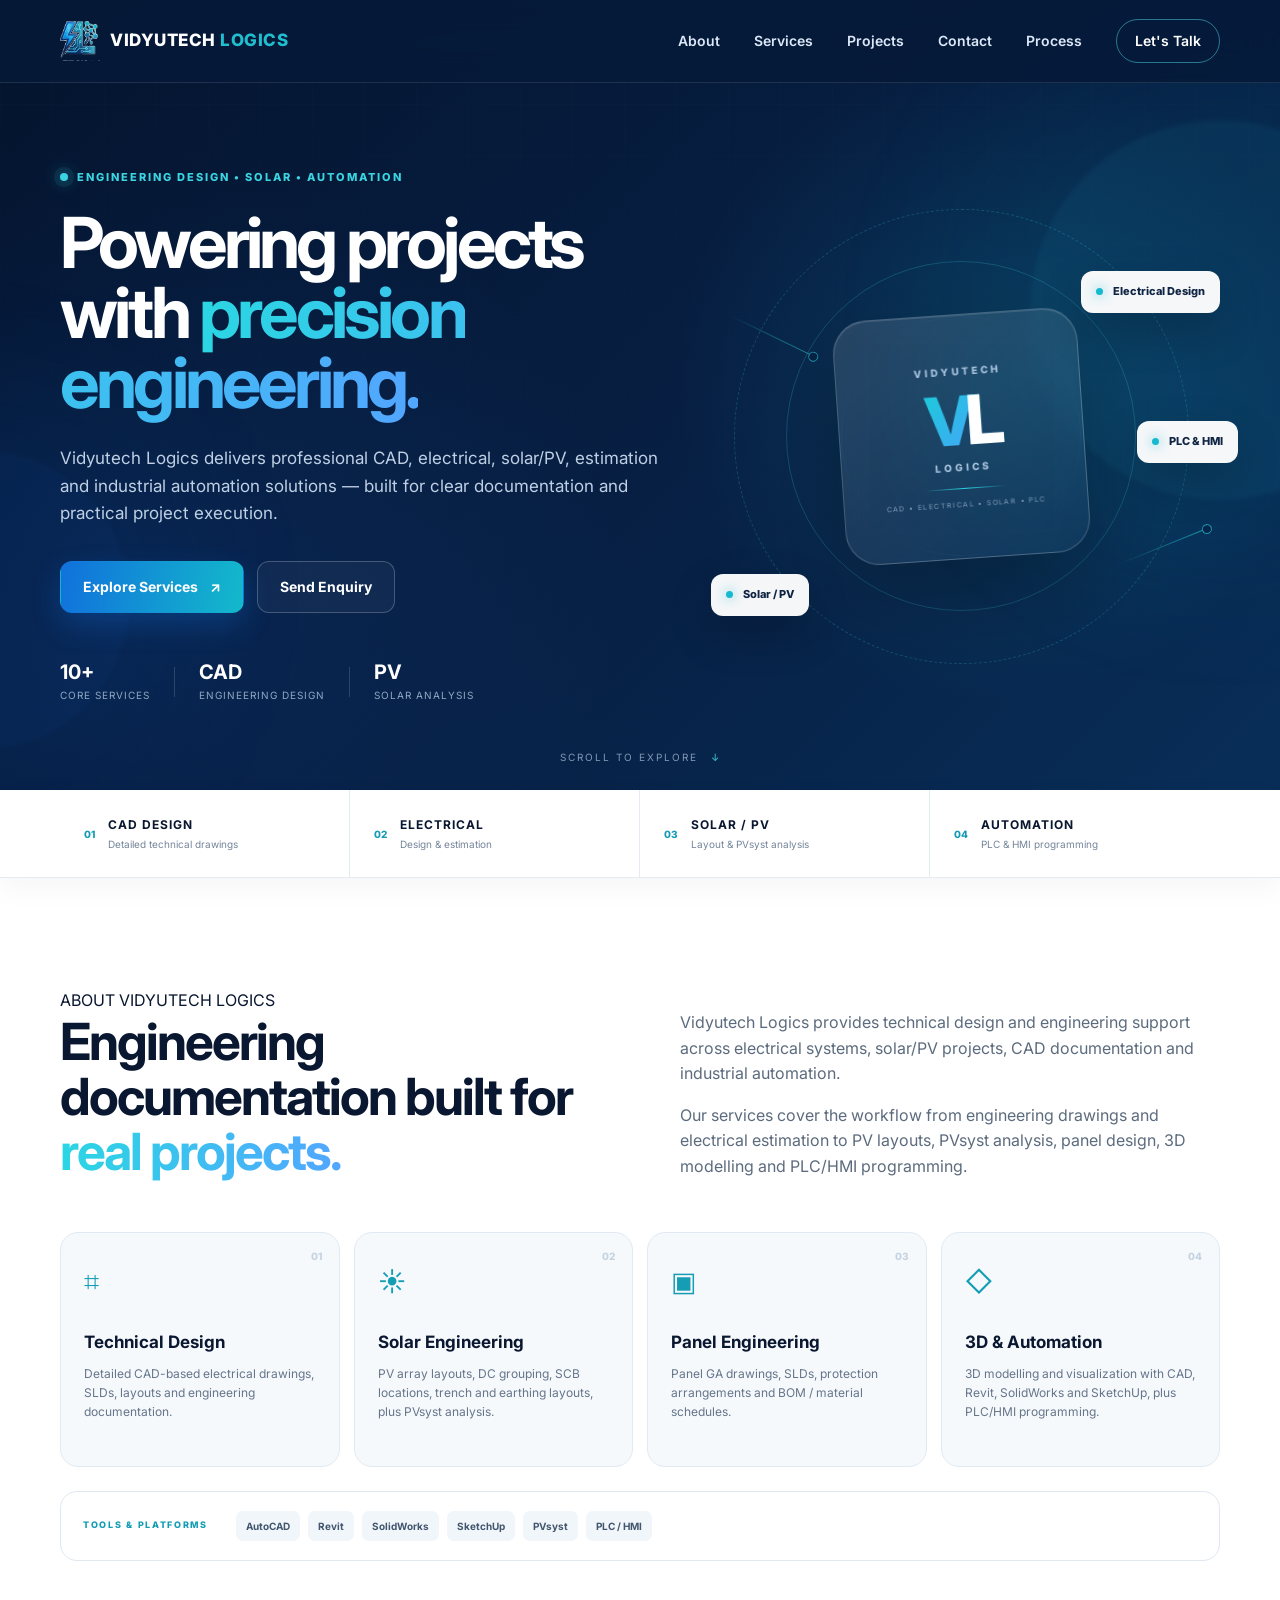
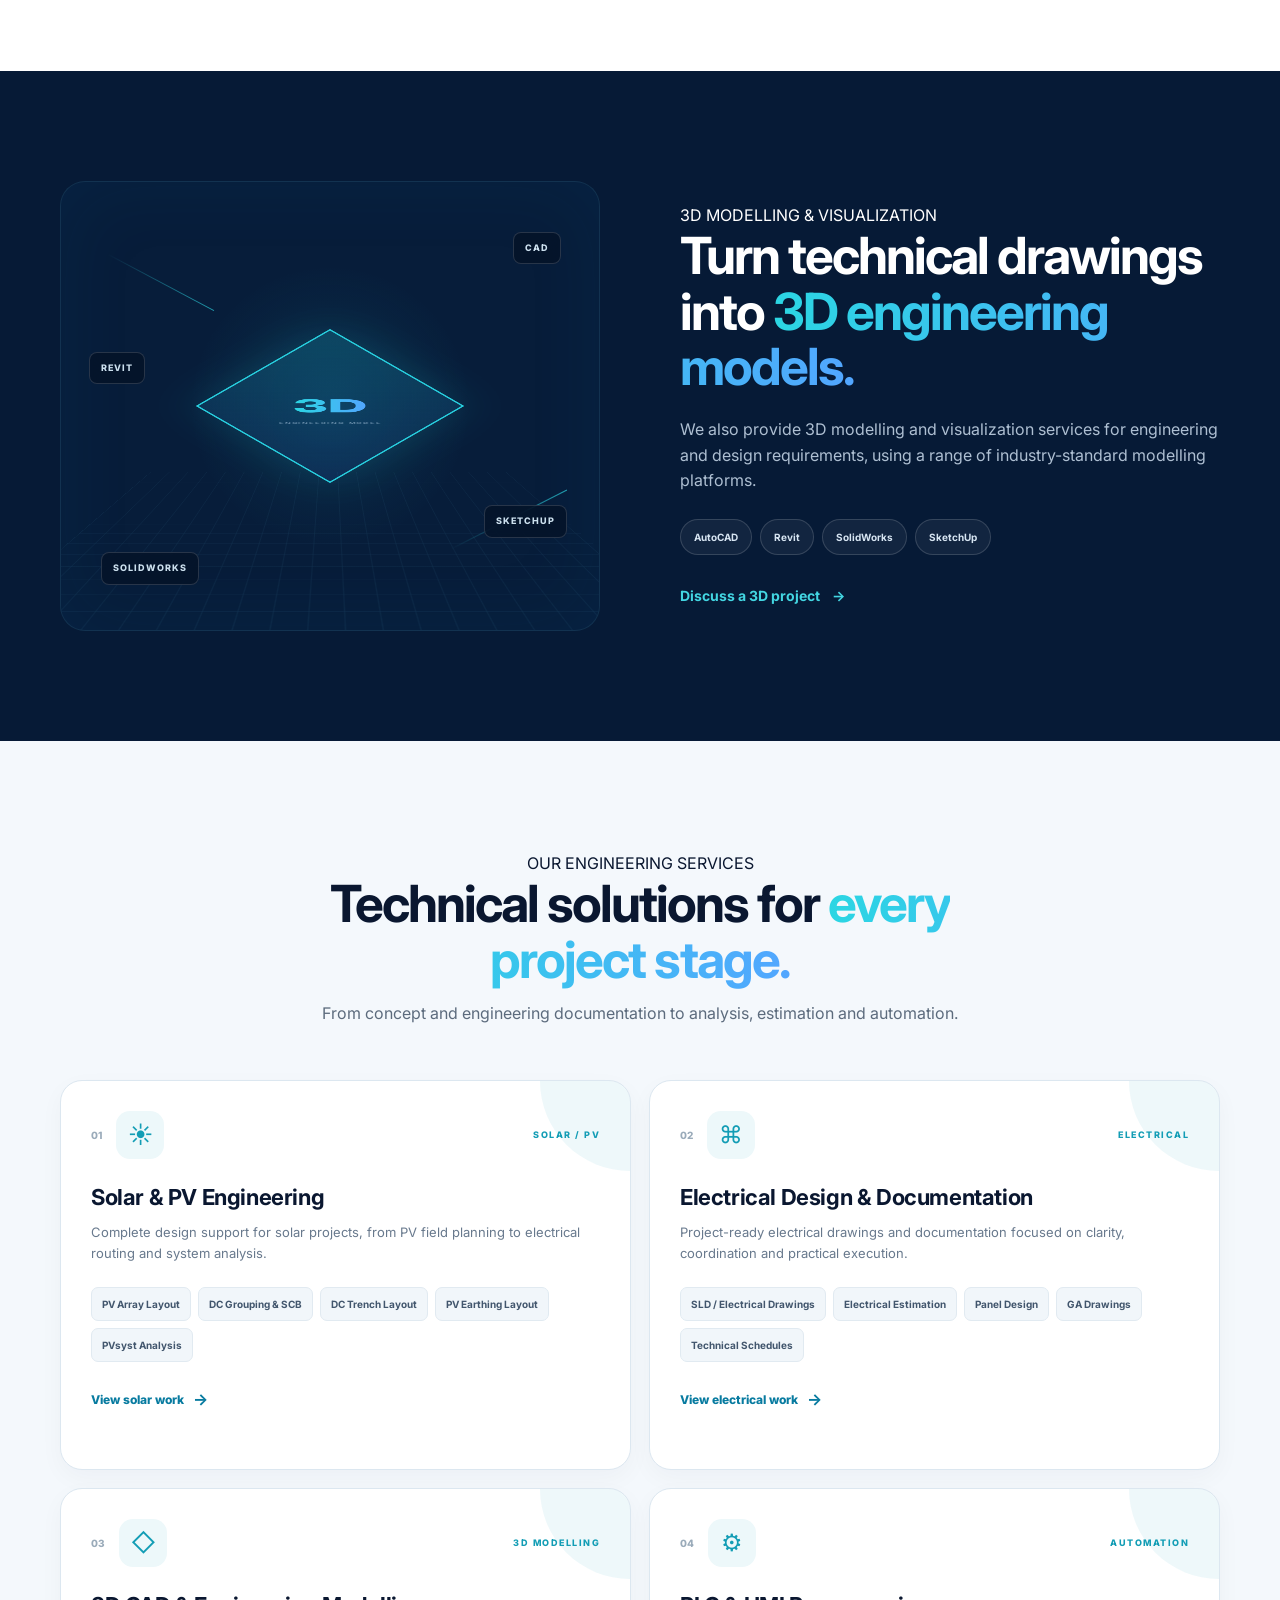
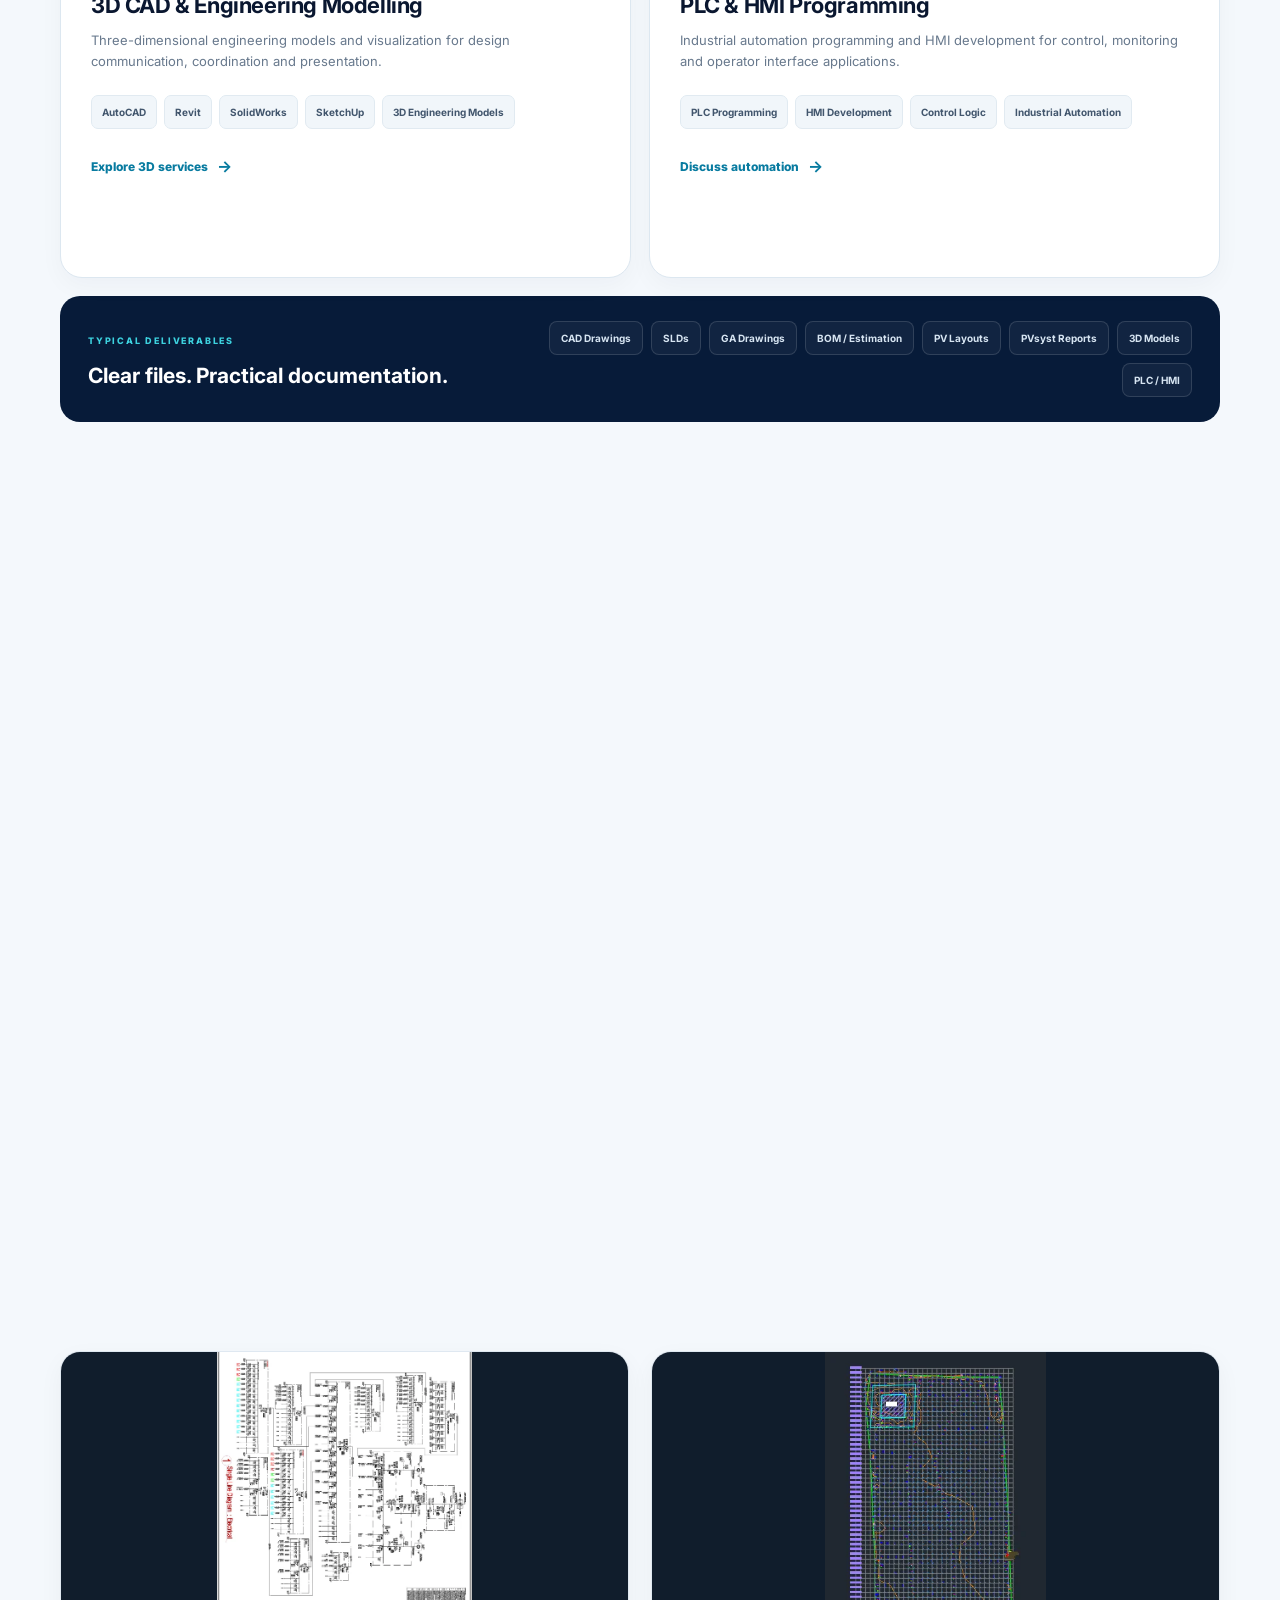
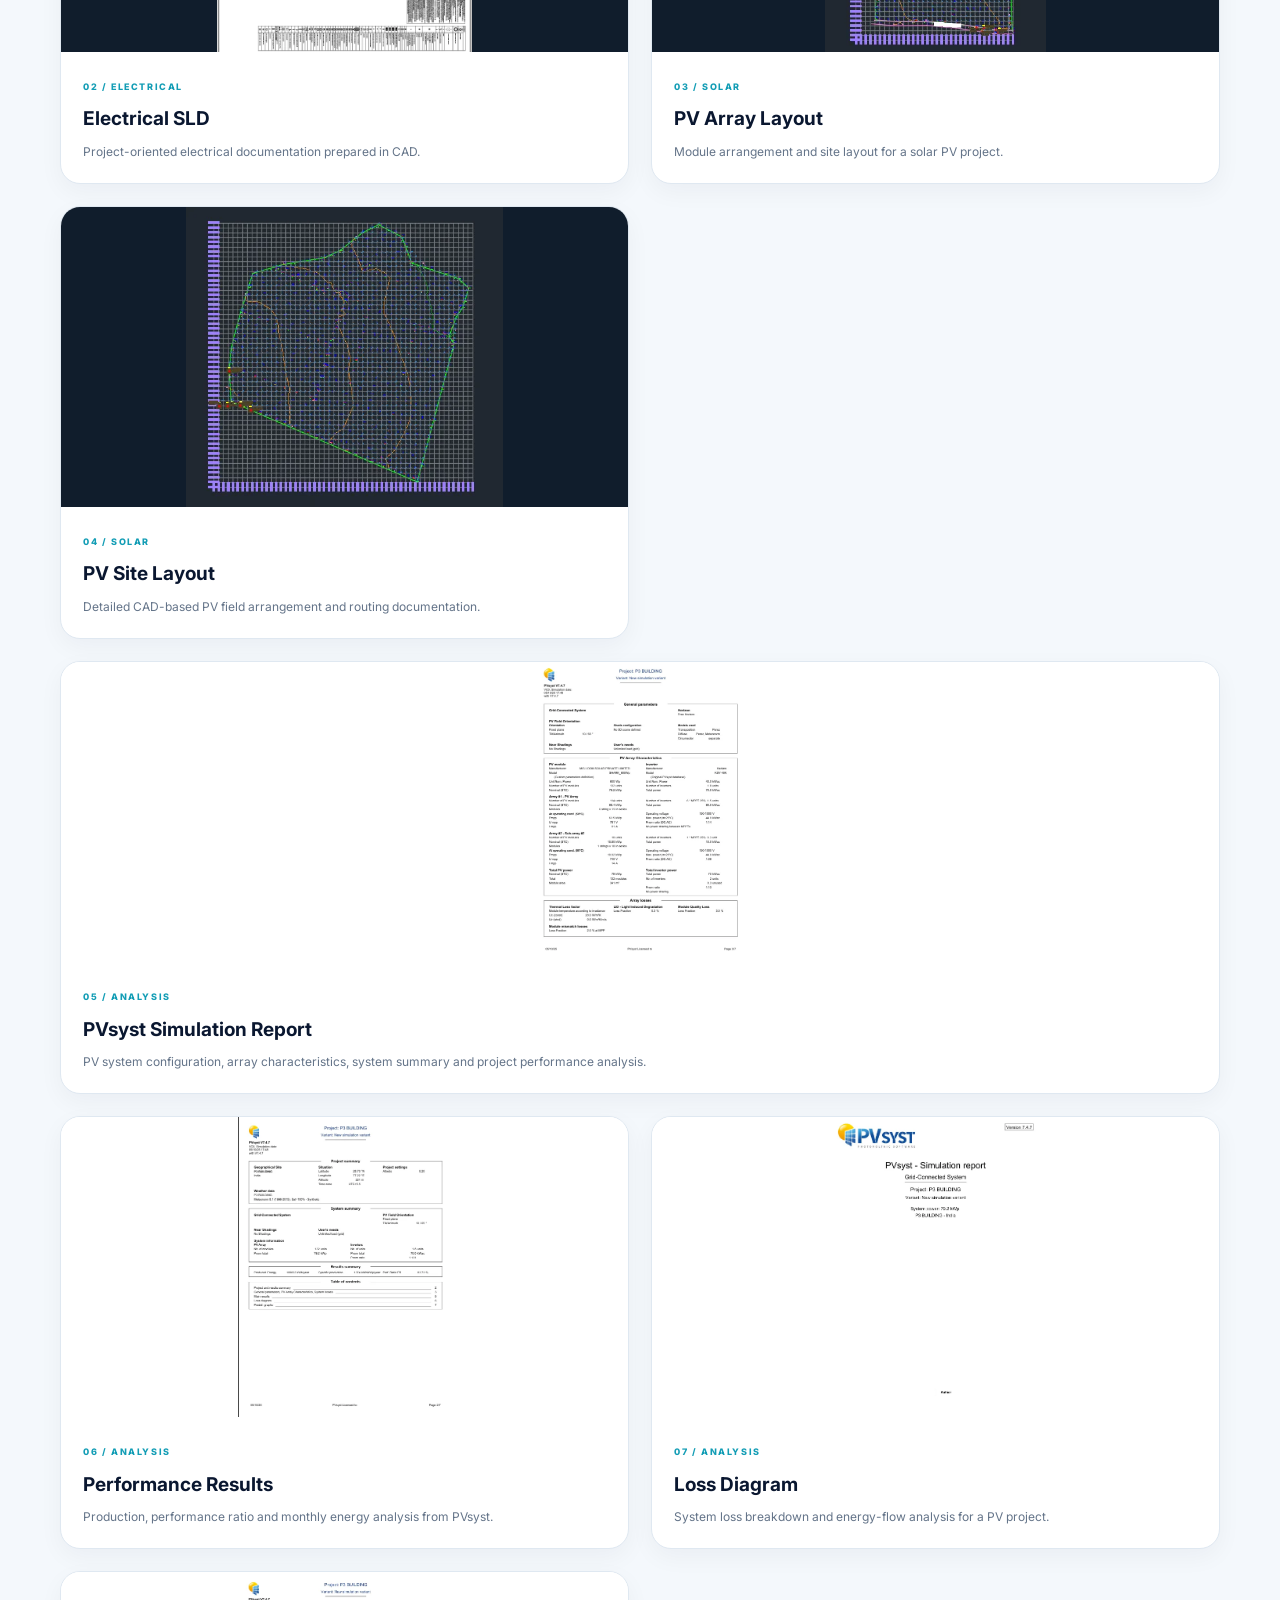
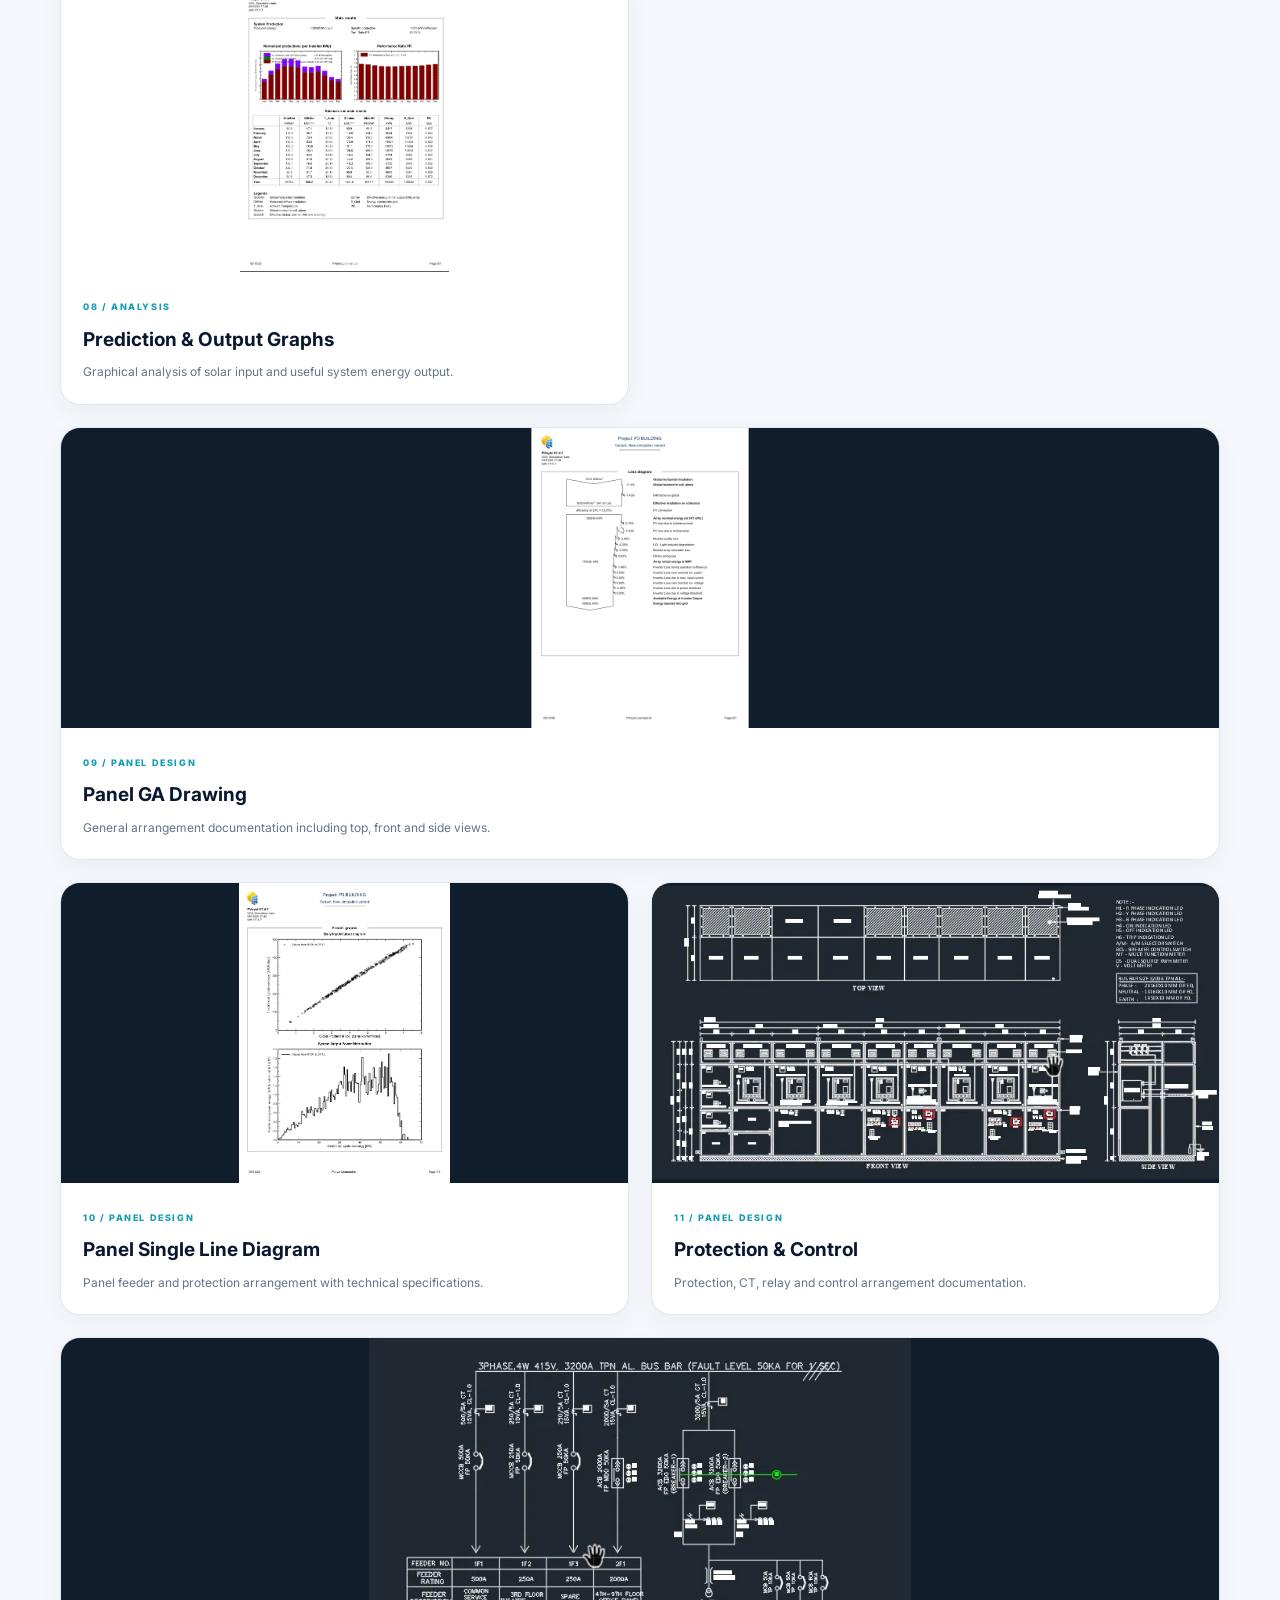
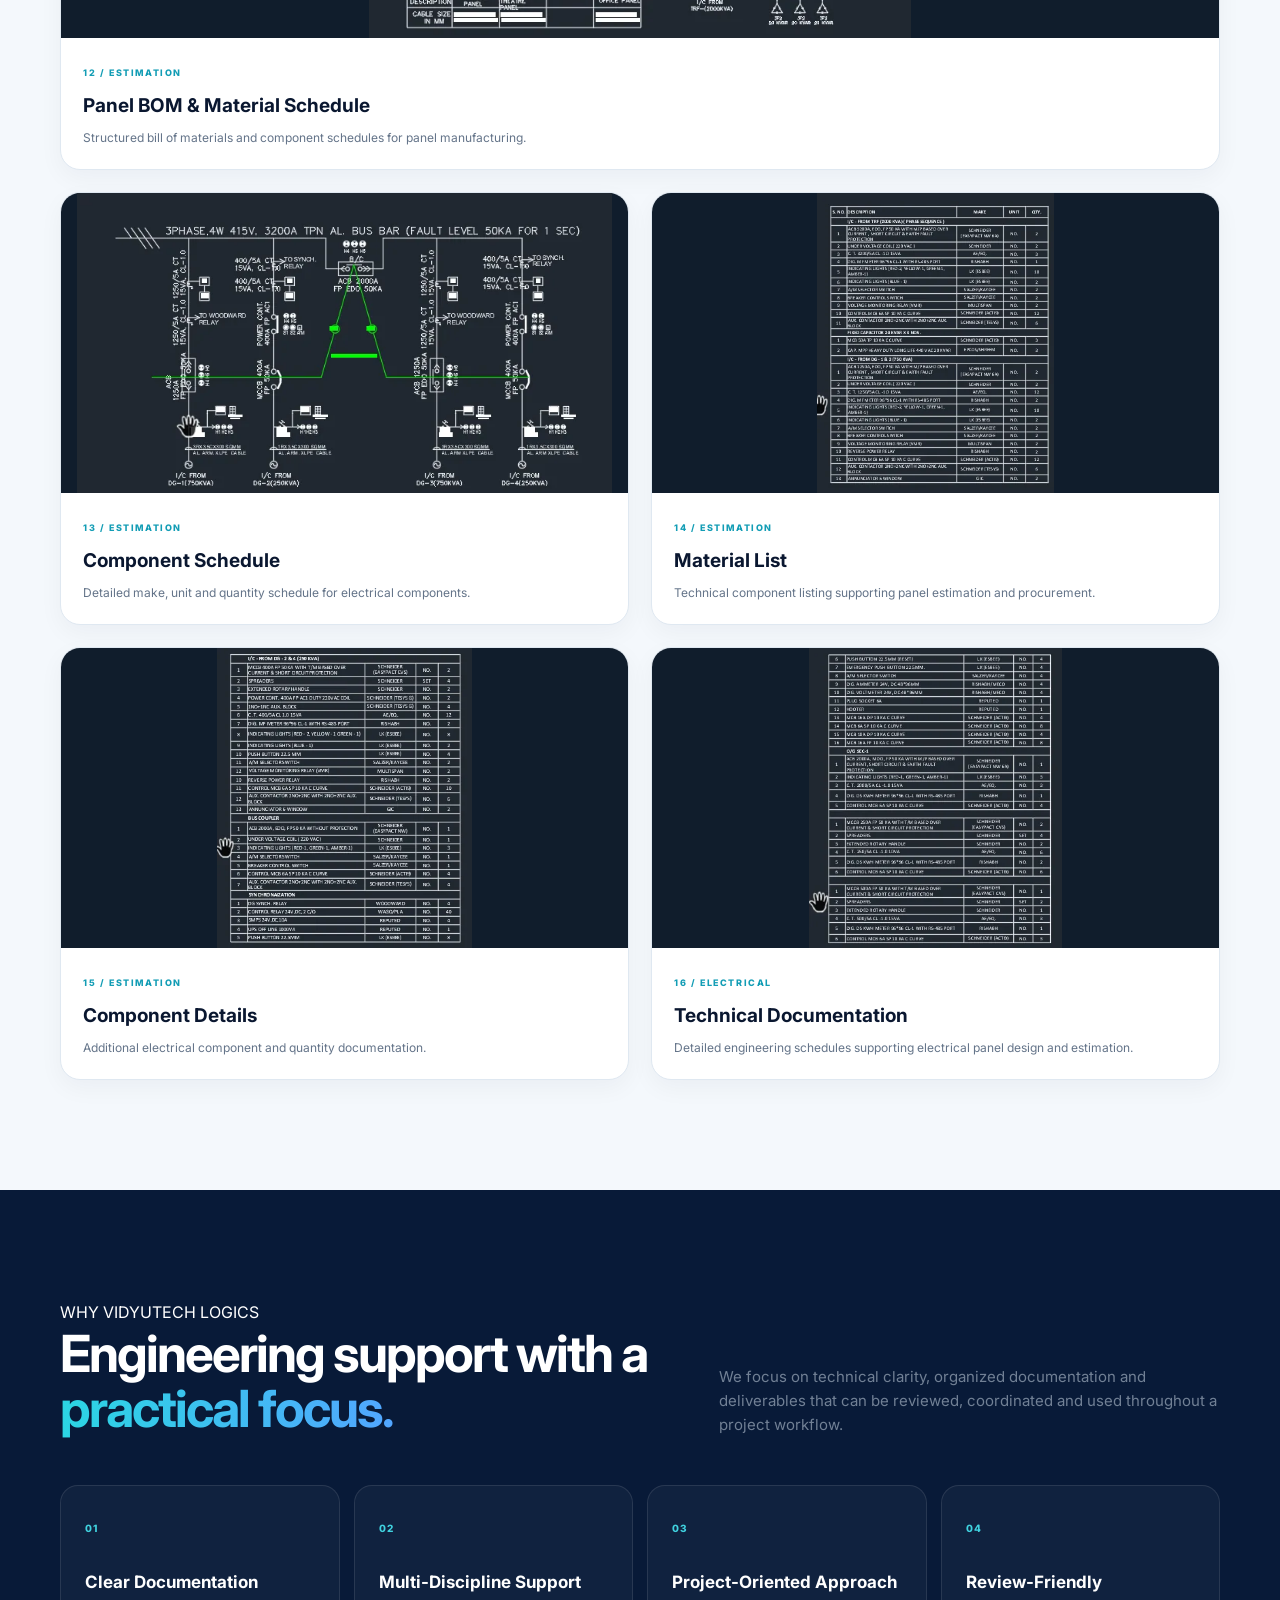
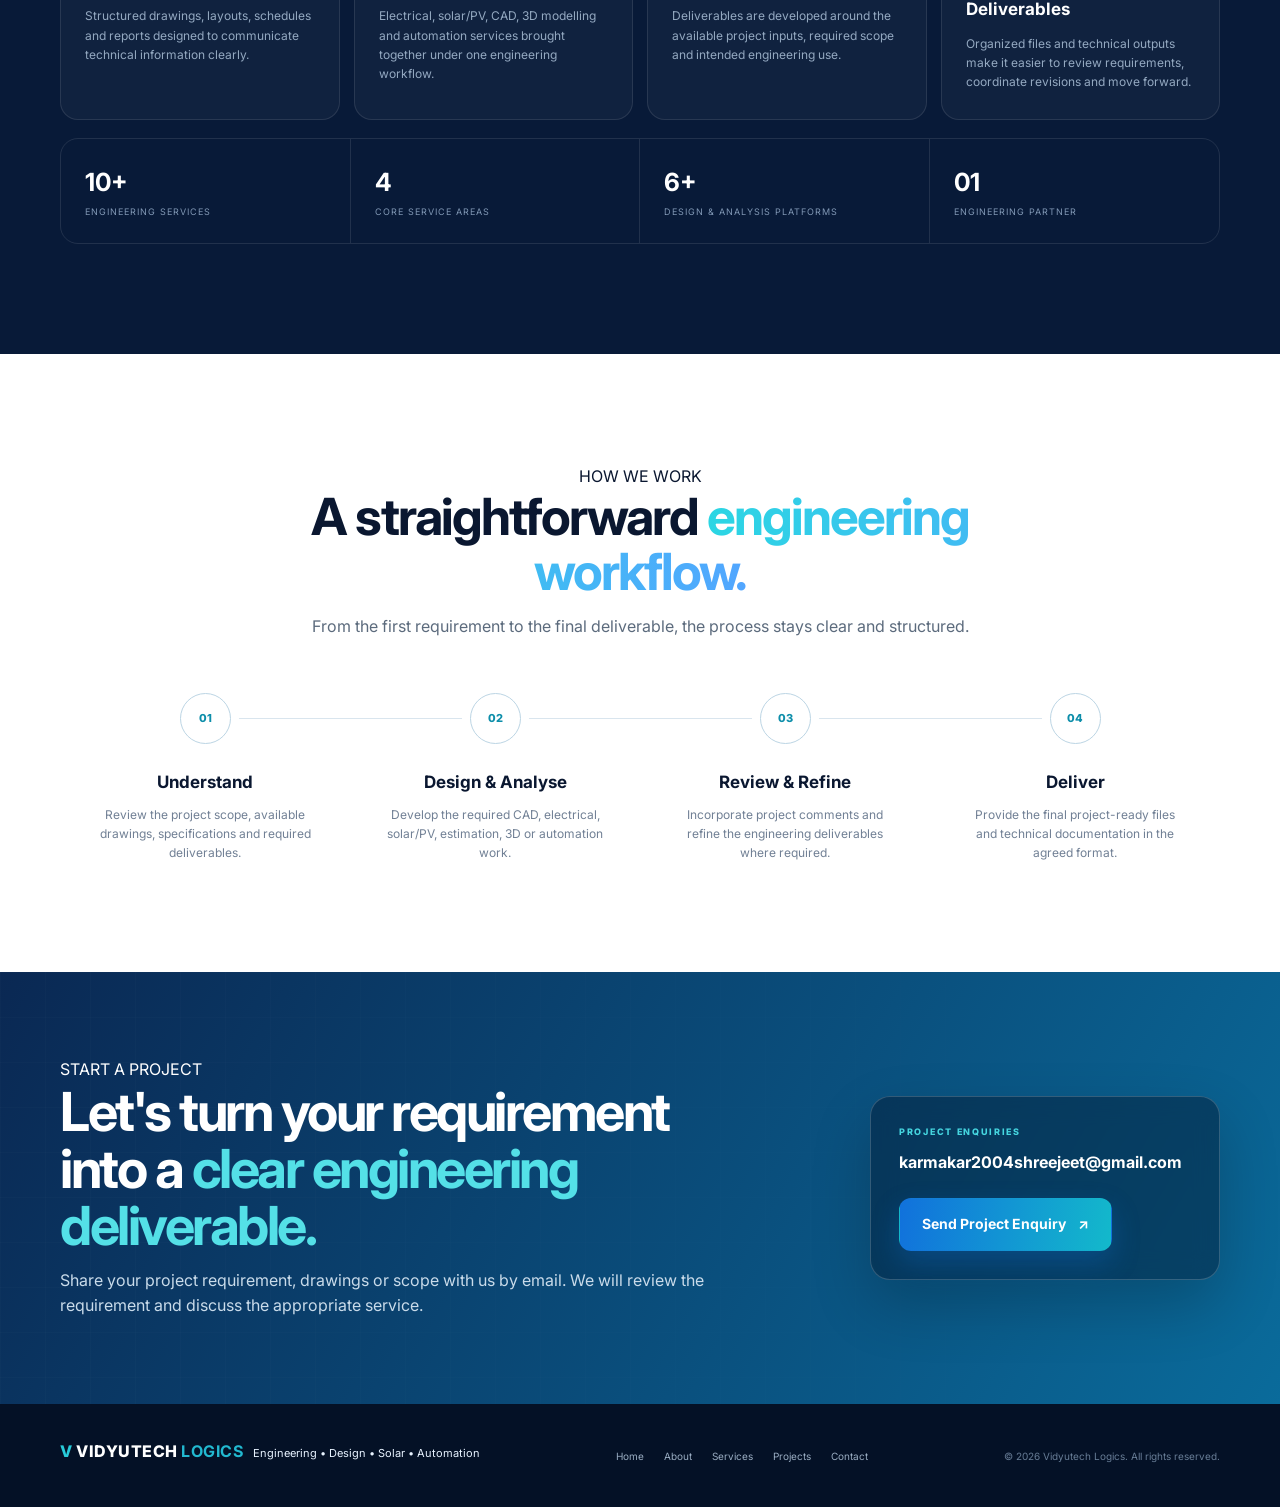
==== commit f0c05330: "Update index.html Update contact email" ====
--- a/index.html
+++ b/index.html
@@ -535,7 +535,7 @@
         <div class="contact-card">
           <span class="contact-card-label">PROJECT ENQUIRIES</span>
           <a href="mailto:vidhyut.designing@gmail.com?subject=Project%20Enquiry%20-%20Vidyutech%20Logics" class="email-link">
-            vidhyut.designing@gmail.com
+            karmakar2004shreejeet@gmail.com
           </a>
           <a class="btn btn-primary" href="mailto:vidhyut.designing@gmail.com?subject=Project%20Enquiry%20-%20Vidyutech%20Logics">
             Send Project Enquiry <span>↗</span>
